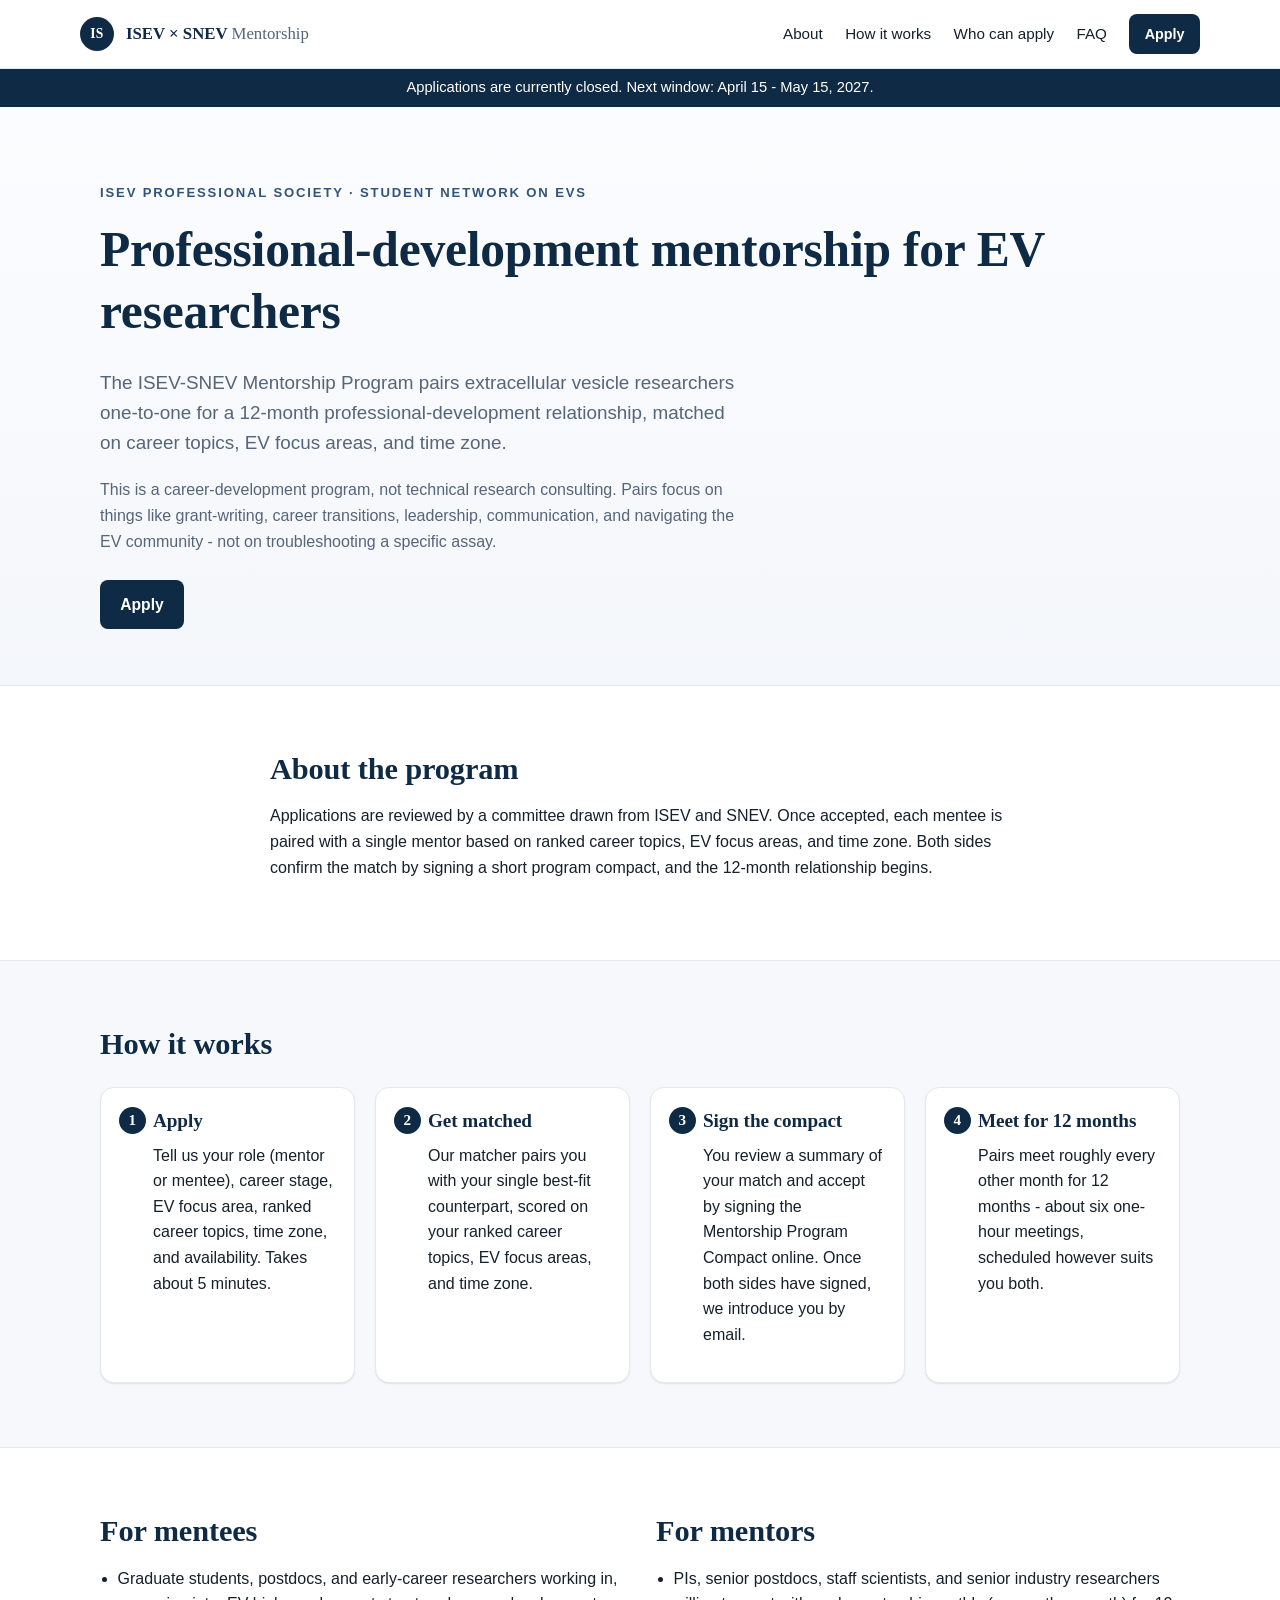
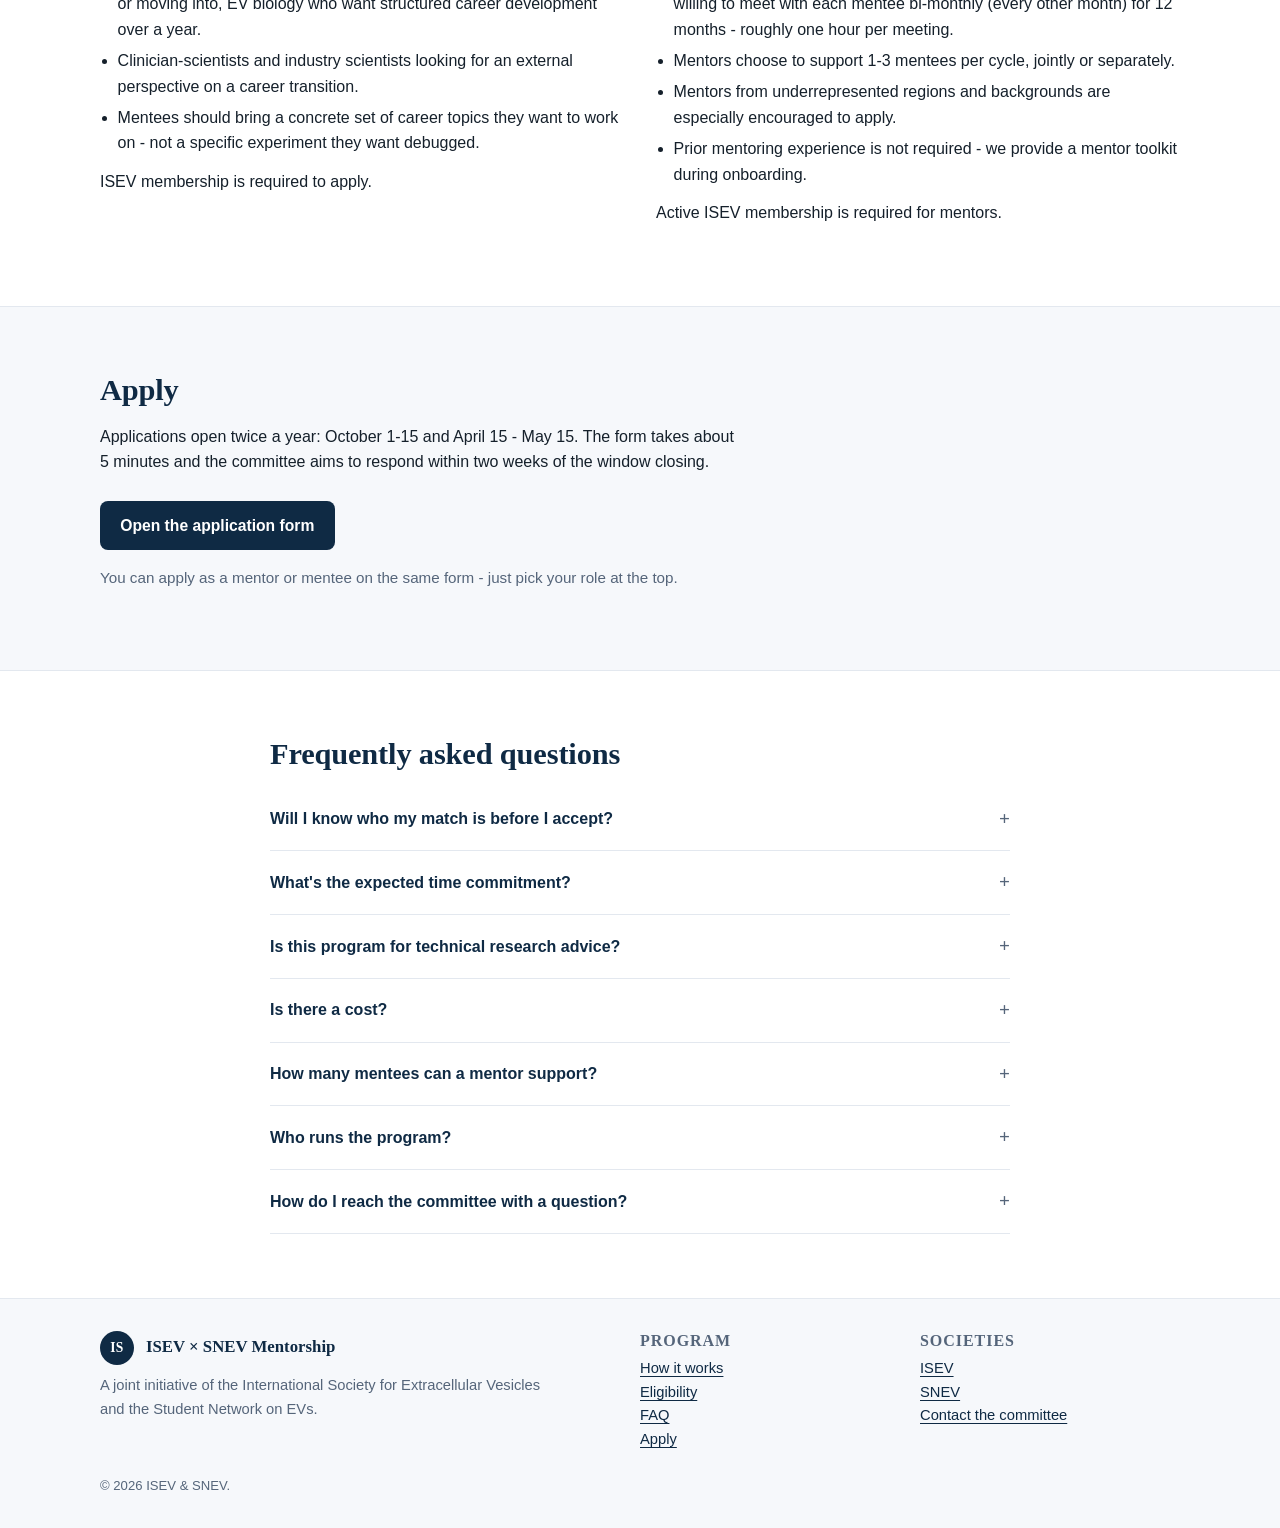
==== index.html @ 413b3bf9 "SNEV is 'Student Network on EVs'; drop the unwanted-match FAQ" ====
<!doctype html>
<html lang="en">
<head>
  <meta charset="utf-8" />
  <meta name="viewport" content="width=device-width, initial-scale=1" />
  <title>ISEV-SNEV Mentorship Program</title>
  <meta name="description" content="A mentorship program pairing extracellular vesicle researchers one-to-one for 12 months of professional development, run jointly by ISEV and the Student Network on EVs (SNEV)." />
  <link rel="icon" href="data:image/svg+xml;utf8,<svg xmlns='http://www.w3.org/2000/svg' viewBox='0 0 64 64'><circle cx='32' cy='32' r='30' fill='%230f2a44'/><text x='50%25' y='55%25' text-anchor='middle' font-family='Georgia' font-size='22' fill='white' font-weight='700'>IS</text></svg>" />
  <link rel="stylesheet" href="assets/styles.css" />
</head>
<body>

  <header class="site-header">
    <div class="container nav">
      <a class="brand" href="index.html">
        <span class="brand-mark">IS</span>
        <span>ISEV &times; SNEV <span style="color:var(--muted);font-weight:500">Mentorship</span></span>
      </a>
      <nav class="nav-links" aria-label="Primary">
        <a href="#about">About</a>
        <a href="#how">How it works</a>
        <a href="#eligibility">Who can apply</a>
        <a href="#faq">FAQ</a>
        <a href="apply.html" class="btn btn-primary">Apply</a>
      </nav>
    </div>
  </header>

  <div id="cycleBanner" style="background:#0f2a44;color:#fff;text-align:center;padding:0.45rem 1rem;font-size:0.92rem;" hidden></div>
  <script>
    (function () {
      var now = new Date(), y = now.getFullYear();
      function fmt(d) { return d.toLocaleDateString(undefined, { month: 'long', day: 'numeric' }); }
      // Application windows: April 15 - May 15 and October 1 - 15, yearly.
      var windows = [
        { start: new Date(y, 3, 15), end: new Date(y, 4, 15, 23, 59, 59) },
        { start: new Date(y, 9, 1), end: new Date(y, 9, 15, 23, 59, 59) }
      ];
      var open = null, next = null;
      for (var i = 0; i < windows.length; i++) {
        if (now >= windows[i].start && now <= windows[i].end) { open = windows[i]; break; }
        if (now < windows[i].start && !next) next = windows[i];
      }
      if (!open && !next) next = { start: new Date(y + 1, 3, 15), end: new Date(y + 1, 4, 15) };
      var el = document.getElementById('cycleBanner');
      el.hidden = false;
      el.textContent = open
        ? 'Applications are open - this window closes ' + fmt(open.end) + '.'
        : 'Applications are currently closed. Next window: ' + fmt(next.start) + ' - ' + fmt(next.end) +
          (next.start.getFullYear() > y ? ', ' + next.start.getFullYear() : '') + '.';
    })();
  </script>

  <main>

    <!-- HERO -->
    <section class="hero" id="top">
      <div class="container">
        <span class="eyebrow">ISEV Professional Society &middot; Student Network on EVs</span>
        <h1>Professional-development mentorship for EV researchers</h1>
        <p class="lede">
          The ISEV-SNEV Mentorship Program pairs extracellular vesicle researchers
          one-to-one for a 12-month professional-development relationship,
          matched on career topics, EV focus areas, and time zone.
        </p>
        <p class="lede" style="font-size:1rem;color:var(--muted);max-width:640px;">
          This is a career-development program, not technical research consulting.
          Pairs focus on things like grant-writing, career transitions,
          leadership, communication, and navigating the EV community -
          not on troubleshooting a specific assay.
        </p>
        <div class="hero-cta">
          <a href="apply.html" class="btn btn-primary">Apply</a>
        </div>
      </div>
    </section>

    <!-- ABOUT -->
    <section id="about">
      <div class="container" style="max-width:780px;">
        <h2>About the program</h2>
        <p>
          Applications are reviewed by a committee drawn from ISEV and SNEV.
          Once accepted, each mentee is paired with a single mentor based on
          ranked career topics, EV focus areas, and time zone. Both sides
          confirm the match by signing a short program compact, and the
          12-month relationship begins.
        </p>
      </div>
    </section>

    <!-- HOW IT WORKS -->
    <section id="how" class="section-soft">
      <div class="container">
        <h2>How it works</h2>
        <div class="grid steps" style="margin-top:1.5rem;">
          <div class="card">
            <h3>Apply</h3>
            <p>Tell us your role (mentor or mentee), career stage, EV focus area, ranked career topics, time zone, and availability. Takes about 5 minutes.</p>
          </div>
          <div class="card">
            <h3>Get matched</h3>
            <p>Our matcher pairs you with your single best-fit counterpart, scored on your ranked career topics, EV focus areas, and time zone.</p>
          </div>
          <div class="card">
            <h3>Sign the compact</h3>
            <p>You review a summary of your match and accept by signing the Mentorship Program Compact online. Once both sides have signed, we introduce you by email.</p>
          </div>
          <div class="card">
            <h3>Meet for 12 months</h3>
            <p>Pairs meet roughly every other month for 12 months - about six one-hour meetings, scheduled however suits you both.</p>
          </div>
        </div>
      </div>
    </section>

    <!-- ELIGIBILITY -->
    <section id="eligibility">
      <div class="container split">
        <div>
          <h2>For mentees</h2>
          <ul class="clean-list">
            <li>Graduate students, postdocs, and early-career researchers working in, or moving into, EV biology who want structured career development over a year.</li>
            <li>Clinician-scientists and industry scientists looking for an external perspective on a career transition.</li>
            <li>Mentees should bring a concrete set of career topics they want to work on - not a specific experiment they want debugged.</li>
          </ul>
          <p class="card-meta">ISEV membership is required to apply.</p>
        </div>
        <div>
          <h2>For mentors</h2>
          <ul class="clean-list">
            <li>PIs, senior postdocs, staff scientists, and senior industry researchers willing to meet with each mentee bi-monthly (every other month) for 12 months - roughly one hour per meeting.</li>
            <li>Mentors choose to support 1-3 mentees per cycle, jointly or separately.</li>
            <li>Mentors from underrepresented regions and backgrounds are especially encouraged to apply.</li>
            <li>Prior mentoring experience is not required - we provide a mentor toolkit during onboarding.</li>
          </ul>
          <p class="card-meta">Active ISEV membership is required for mentors.</p>
        </div>
      </div>
    </section>

    <!-- APPLY -->
    <section id="apply" class="section-soft">
      <div class="container">
        <h2>Apply</h2>
        <p style="max-width:640px;">
          Applications open twice a year: October 1-15 and April 15 - May 15.
          The form takes about 5 minutes and the committee aims to respond
          within two weeks of the window closing.
        </p>
        <div class="hero-cta">
          <a href="apply.html" class="btn btn-primary">Open the application form</a>
        </div>
        <p style="color:var(--muted);max-width:640px;margin-top:1rem;font-size:0.95rem;">
          You can apply as a mentor or mentee on the same form - just pick your role at the top.
        </p>
      </div>
    </section>

    <!-- FAQ -->
    <section id="faq">
      <div class="container" style="max-width:780px;">
        <h2>Frequently asked questions</h2>

        <details class="faq">
          <summary>Will I know who my match is before I accept?</summary>
          <div class="faq-body">
            Not by name. You see their career stage, topics, focus areas, and time zone; names are shared once both sides sign.
          </div>
        </details>
        <details class="faq">
          <summary>What's the expected time commitment?</summary>
          <div class="faq-body">
            About six one-hour meetings over 12 months (every other month).
          </div>
        </details>
        <details class="faq">
          <summary>Is this program for technical research advice?</summary>
          <div class="faq-body">
            No - it's career development (grants, transitions, leadership, networking), not research consulting.
          </div>
        </details>
        <details class="faq">
          <summary>Is there a cost?</summary>
          <div class="faq-body">
            No, it's free.
          </div>
        </details>
        <details class="faq">
          <summary>How many mentees can a mentor support?</summary>
          <div class="faq-body">
            Mentors choose 1, 2, or 3 mentees per cycle when they apply.
          </div>
        </details>
        <details class="faq">
          <summary>Who runs the program?</summary>
          <div class="faq-body">
            ISEV and SNEV jointly, through a volunteer matching committee.
          </div>
        </details>
        <details class="faq">
          <summary>How do I reach the committee with a question?</summary>
          <div class="faq-body">
            Email <a href="mailto:isevmentorship@gmail.com">isevmentorship@gmail.com</a>.
          </div>
        </details>
      </div>
    </section>

  </main>

  <!-- FOOTER -->
  <footer class="site-footer">
    <div class="container footer-grid">
      <div>
        <div class="brand" style="margin-bottom:0.6rem;">
          <span class="brand-mark">IS</span>
          <span>ISEV &times; SNEV Mentorship</span>
        </div>
        <p style="margin:0;max-width:460px;">
          A joint initiative of the International Society for Extracellular Vesicles
          and the Student Network on EVs.
        </p>
      </div>
      <div>
        <h4 style="margin-bottom:0.4rem;">Program</h4>
        <p style="margin:0;"><a href="#how">How it works</a></p>
        <p style="margin:0;"><a href="#eligibility">Eligibility</a></p>
        <p style="margin:0;"><a href="#faq">FAQ</a></p>
        <p style="margin:0;"><a href="apply.html">Apply</a></p>
      </div>
      <div>
        <h4 style="margin-bottom:0.4rem;">Societies</h4>
        <p style="margin:0;"><a href="https://www.isev.org" target="_blank" rel="noopener">ISEV</a></p>
        <p style="margin:0;"><a href="#" target="_blank" rel="noopener">SNEV</a></p>
        <p style="margin:0;"><a href="mailto:isevmentorship@gmail.com">Contact the committee</a></p>
      </div>
    </div>
    <div class="container" style="margin-top:1.5rem;font-size:0.82rem;">
      &copy; <span id="year"></span> ISEV &amp; SNEV.
    </div>
  </footer>

  <script>
    document.getElementById('year').textContent = new Date().getFullYear();
  </script>
</body>
</html>
---- assets/styles.css ----
/* ============================================
   ISEV-SNEV Mentorship Program
   Clean academic default stylesheet
   ============================================ */

:root {
  --navy: #0f2a44;
  --navy-700: #1b3a5b;
  --navy-500: #30547a;
  --ink: #15202b;
  --muted: #55657a;
  --line: #e3e8ef;
  --bg: #ffffff;
  --bg-soft: #f6f8fb;
  --bg-tint: #eef2f7;
  --accent: #b08a3e;         /* muted academic gold */
  --accent-soft: #f4ecd8;
  --success: #1f7a4d;
  --success-soft: #e6f4ec;
  --danger: #a3341f;
  --radius: 8px;
  --radius-lg: 14px;
  --shadow-sm: 0 1px 2px rgba(15,42,68,0.06), 0 1px 1px rgba(15,42,68,0.04);
  --shadow-md: 0 6px 18px rgba(15,42,68,0.08), 0 2px 6px rgba(15,42,68,0.05);
  --maxw: 1120px;
  --font-serif: "Georgia", "Iowan Old Style", "Palatino Linotype", Palatino, serif;
  --font-sans: -apple-system, BlinkMacSystemFont, "Segoe UI", Roboto, "Helvetica Neue", Arial, "Inter", sans-serif;
}

* { box-sizing: border-box; }

html, body {
  margin: 0;
  padding: 0;
  font-family: var(--font-sans);
  color: var(--ink);
  background: var(--bg);
  line-height: 1.6;
  -webkit-font-smoothing: antialiased;
  text-rendering: optimizeLegibility;
}

a { color: var(--navy); text-decoration: underline; text-underline-offset: 3px; text-decoration-thickness: 1px; }
a:hover { color: var(--navy-700); }

h1, h2, h3, h4 {
  font-family: var(--font-serif);
  color: var(--navy);
  line-height: 1.25;
  margin: 0 0 0.5em 0;
  letter-spacing: -0.005em;
}

h1 { font-size: clamp(2rem, 3.2vw + 1rem, 3.1rem); font-weight: 700; }
h2 { font-size: clamp(1.4rem, 1.4vw + 1rem, 1.9rem); font-weight: 700; }
h3 { font-size: 1.2rem; font-weight: 600; }
h4 { font-size: 1rem; font-weight: 700; text-transform: uppercase; letter-spacing: 0.06em; color: var(--muted); }

p { margin: 0 0 1em 0; }

/* ----- Layout ----- */
.container {
  max-width: var(--maxw);
  margin: 0 auto;
  padding: 0 1.25rem;
}

section { padding: 4rem 0; border-top: 1px solid var(--line); }
section:first-of-type { border-top: none; }
.section-soft { background: var(--bg-soft); }

/* ----- Header / Nav ----- */
.site-header {
  position: sticky; top: 0; z-index: 10;
  background: rgba(255,255,255,0.92);
  backdrop-filter: saturate(160%) blur(8px);
  border-bottom: 1px solid var(--line);
}
.nav {
  display: flex; align-items: center; justify-content: space-between;
  padding: 0.9rem 0;
}
.brand {
  display: flex; align-items: center; gap: 0.75rem;
  font-family: var(--font-serif); font-weight: 700; color: var(--navy);
  font-size: 1.05rem; text-decoration: none;
}
.brand-mark {
  width: 34px; height: 34px; border-radius: 50%;
  background: var(--navy); color: #fff;
  display: grid; place-items: center;
  font-family: var(--font-serif); font-weight: 700; font-size: 0.85rem;
  letter-spacing: 0.02em;
}
.nav-links { display: flex; gap: 1.4rem; align-items: center; }
.nav-links a:not(.btn) {
  text-decoration: none;
  color: var(--ink);
  font-size: 0.95rem;
  font-weight: 500;
}
.nav-links a:not(.btn):hover { color: var(--navy); }
.nav-links .btn { padding: 0.45rem 0.9rem; font-size: 0.9rem; }

@media (max-width: 720px) {
  .nav-links a:not(.btn) { display: none; }
}

/* ----- Hero ----- */
.hero {
  padding: 4.5rem 0 3.5rem;
  background: linear-gradient(180deg, #fbfcfe 0%, #f4f7fb 100%);
  border-top: none;
}
.eyebrow {
  display: inline-block;
  font-size: 0.82rem; font-weight: 600;
  color: var(--navy-500);
  text-transform: uppercase; letter-spacing: 0.14em;
  margin-bottom: 1rem;
}
.hero p.lede {
  font-size: 1.18rem;
  color: var(--muted);
  max-width: 640px;
}
.hero-cta { margin-top: 1.6rem; display: flex; gap: 0.75rem; flex-wrap: wrap; }

/* ----- Buttons ----- */
.btn {
  display: inline-block;
  padding: 0.7rem 1.2rem;
  border-radius: var(--radius);
  font-weight: 600;
  font-size: 0.98rem;
  text-decoration: none;
  cursor: pointer;
  border: 1px solid transparent;
  transition: transform 0.05s ease, background 0.15s ease, border-color 0.15s ease;
}
.btn:active { transform: translateY(1px); }
.btn-primary { background: var(--navy); color: #fff; }
.btn-primary:hover { background: var(--navy-700); color: #fff; }
.btn-ghost { background: transparent; color: var(--navy); border-color: var(--line); }
.btn-ghost:hover { background: var(--bg-tint); }
.btn-accent { background: var(--accent); color: #fff; }
.btn-accent:hover { background: #8f6f2e; color: #fff; }
.btn[disabled], .btn.is-disabled {
  opacity: 0.55; pointer-events: none;
}

/* ----- Cards / Grids ----- */
.grid {
  display: grid; gap: 1.25rem;
  grid-template-columns: repeat(auto-fit, minmax(240px, 1fr));
}
.card {
  background: #fff;
  border: 1px solid var(--line);
  border-radius: var(--radius-lg);
  padding: 1.3rem 1.3rem 1.2rem;
  box-shadow: var(--shadow-sm);
}
.card h3 { margin-top: 0; }
.card .card-meta { font-size: 0.85rem; color: var(--muted); }

/* Steps */
.steps { counter-reset: step; }
.steps .card {
  position: relative; padding-left: 3.25rem;
}
.steps .card::before {
  counter-increment: step;
  content: counter(step);
  position: absolute;
  left: 1.1rem; top: 1.15rem;
  width: 1.7rem; height: 1.7rem;
  border-radius: 50%;
  background: var(--navy); color: #fff;
  display: grid; place-items: center;
  font-family: var(--font-serif); font-weight: 700;
  font-size: 0.95rem;
}

/* Two-column split */
.split {
  display: grid; gap: 2rem;
  grid-template-columns: 1fr;
}
@media (min-width: 820px) {
  .split { grid-template-columns: 1fr 1fr; }
}

/* ----- Lists ----- */
.clean-list { padding-left: 1.1rem; margin: 0.2rem 0 0.8rem; }
.clean-list li { margin-bottom: 0.35rem; }

/* ----- FAQ ----- */
details.faq {
  border-bottom: 1px solid var(--line);
  padding: 1rem 0;
}
details.faq summary {
  cursor: pointer;
  font-weight: 600;
  color: var(--navy);
  list-style: none;
  display: flex; align-items: center; justify-content: space-between;
}
details.faq summary::after {
  content: "+"; font-family: var(--font-serif); font-size: 1.2rem; color: var(--muted);
}
details.faq[open] summary::after { content: "-"; }
details.faq .faq-body { padding-top: 0.5rem; color: var(--ink); }

/* ----- Footer ----- */
.site-footer {
  border-top: 1px solid var(--line);
  background: var(--bg-soft);
  color: var(--muted);
  padding: 2rem 0;
  font-size: 0.92rem;
}
.site-footer .footer-grid {
  display: grid; gap: 1.25rem;
  grid-template-columns: 1fr;
}
@media (min-width: 720px) {
  .site-footer .footer-grid { grid-template-columns: 2fr 1fr 1fr; }
}
.site-footer a { color: var(--navy); }

/* ============================================
   Prototype-specific styles
   ============================================ */
.proto-banner {
  background: var(--accent-soft);
  border-bottom: 1px solid #e8d9a9;
  color: #6a4e17;
  font-size: 0.9rem;
  padding: 0.6rem 0;
  text-align: center;
}
.proto-banner strong { color: #4e3810; }

.stepper {
  display: flex; gap: 0; align-items: center;
  flex-wrap: wrap;
  margin: 0 0 2rem;
  font-size: 0.88rem;
}
.stepper .step {
  display: flex; align-items: center; gap: 0.5rem;
  color: var(--muted);
  padding: 0.3rem 0.2rem;
}
.stepper .step .dot {
  width: 1.4rem; height: 1.4rem; border-radius: 50%;
  background: var(--bg-tint); color: var(--muted);
  display: grid; place-items: center;
  font-weight: 700; font-size: 0.8rem;
  border: 1px solid var(--line);
}
.stepper .step.active { color: var(--navy); font-weight: 600; }
.stepper .step.active .dot { background: var(--navy); color: #fff; border-color: var(--navy); }
.stepper .step.done .dot { background: var(--success); color: #fff; border-color: var(--success); }
.stepper .sep {
  width: 1.5rem; height: 1px; background: var(--line); margin: 0 0.35rem;
}

.panel {
  background: #fff;
  border: 1px solid var(--line);
  border-radius: var(--radius-lg);
  padding: 2rem;
  box-shadow: var(--shadow-md);
}

.choice-row {
  display: grid; gap: 1rem;
  grid-template-columns: 1fr;
  margin-top: 1.2rem;
}
@media (min-width: 700px) {
  .choice-row { grid-template-columns: 1fr 1fr; }
}
.choice {
  display: block;
  background: #fff;
  border: 1px solid var(--line);
  border-radius: var(--radius-lg);
  padding: 1.4rem;
  cursor: pointer;
  text-decoration: none;
  color: inherit;
  transition: border-color 0.15s ease, box-shadow 0.15s ease, transform 0.05s ease;
}
.choice:hover { border-color: var(--navy-500); box-shadow: var(--shadow-sm); }
.choice.selected { border-color: var(--navy); box-shadow: 0 0 0 3px rgba(15,42,68,0.08); }
.choice h3 { margin: 0 0 0.3rem; }
.choice p { margin: 0; color: var(--muted); font-size: 0.95rem; }

.match-grid {
  display: grid; gap: 1.1rem;
  grid-template-columns: repeat(auto-fit, minmax(280px, 1fr));
  margin-top: 1.5rem;
}
.match-card {
  background: #fff;
  border: 1px solid var(--line);
  border-radius: var(--radius-lg);
  padding: 1.3rem;
  display: flex; flex-direction: column;
  box-shadow: var(--shadow-sm);
  position: relative;
}
.match-card .avatar {
  width: 64px; height: 64px; border-radius: 50%;
  background: var(--bg-tint);
  color: var(--navy);
  display: grid; place-items: center;
  font-family: var(--font-serif); font-weight: 700; font-size: 1.4rem;
  margin-bottom: 0.8rem;
  border: 1px solid var(--line);
}
.match-card .code {
  font-family: ui-monospace, SFMono-Regular, Menlo, Consolas, monospace;
  font-size: 0.85rem; color: var(--muted);
  letter-spacing: 0.06em;
}
.match-card .score {
  position: absolute; top: 1rem; right: 1rem;
  font-size: 0.78rem; font-weight: 700;
  color: var(--success);
  background: var(--success-soft);
  padding: 0.2rem 0.55rem; border-radius: 999px;
}
.match-card dl {
  margin: 0.6rem 0 1rem; padding: 0;
  display: grid; grid-template-columns: auto 1fr; gap: 0.3rem 0.8rem;
  font-size: 0.92rem;
}
.match-card dt { color: var(--muted); }
.match-card dd { margin: 0; color: var(--ink); }
.match-card .tags { display: flex; flex-wrap: wrap; gap: 0.3rem; margin-bottom: 1rem; }
.match-card .tag {
  background: var(--bg-tint);
  color: var(--navy-700);
  font-size: 0.78rem;
  padding: 0.2rem 0.55rem;
  border-radius: 999px;
  border: 1px solid var(--line);
}
.match-card .actions {
  margin-top: auto;
  display: flex; gap: 0.5rem;
}
.match-card.selected {
  border-color: var(--navy);
  box-shadow: 0 0 0 3px rgba(15,42,68,0.08);
}
.match-card .select-label {
  display: inline-flex; align-items: center; gap: 0.4rem;
  font-size: 0.9rem; color: var(--muted);
}

.status-pill {
  display: inline-flex; align-items: center; gap: 0.4rem;
  font-size: 0.82rem; font-weight: 600;
  padding: 0.3rem 0.7rem; border-radius: 999px;
  background: var(--bg-tint); color: var(--navy-700);
  border: 1px solid var(--line);
}
.status-pill.green { background: var(--success-soft); color: var(--success); border-color: #c6e5d3; }
.status-pill.gold { background: var(--accent-soft); color: #6a4e17; border-color: #e8d9a9; }

.reveal-card {
  margin: 1.5rem 0;
  background: linear-gradient(180deg, #fff 0%, #fbfaf3 100%);
  border: 1px solid #e8d9a9;
  border-radius: var(--radius-lg);
  padding: 1.8rem;
  box-shadow: var(--shadow-md);
}
.reveal-card .avatar { width: 72px; height: 72px; font-size: 1.6rem; }

.nav-proto {
  display: flex; gap: 0.75rem; margin-top: 1.5rem; flex-wrap: wrap;
}

.callout {
  background: var(--bg-soft);
  border-left: 3px solid var(--navy-500);
  padding: 1rem 1.2rem;
  border-radius: 0 var(--radius) var(--radius) 0;
  color: var(--ink);
  margin: 1rem 0;
  font-size: 0.95rem;
}
.callout strong { color: var(--navy); }

/* ============================================
   Application form
   ============================================ */
.apply-form {
  margin-top: 2rem;
  display: flex;
  flex-direction: column;
  gap: 1.4rem;
}

.form-section {
  border: 1px solid var(--line);
  border-radius: var(--radius-lg);
  padding: 1.3rem 1.4rem 1.5rem;
  background: #fff;
  box-shadow: var(--shadow-sm);
}
.form-section legend {
  padding: 0 0.4rem;
  margin-left: -0.4rem;
  font-family: var(--font-serif);
  font-weight: 700;
  color: var(--navy);
  font-size: 1.1rem;
}
.form-section .field-help {
  display: block;
  color: var(--muted);
  font-size: 0.86rem;
  margin: 0.25rem 0 0.75rem;
}

.grid-form {
  display: grid;
  gap: 1rem 1.2rem;
  grid-template-columns: 1fr;
  margin-top: 0.6rem;
}
@media (min-width: 640px) {
  .grid-form { grid-template-columns: 1fr 1fr; }
  .grid-form .full { grid-column: 1 / -1; }
}

.apply-form label {
  display: flex;
  flex-direction: column;
  gap: 0.35rem;
  font-size: 0.95rem;
  font-weight: 500;
  color: var(--ink);
}

.apply-form input[type="text"],
.apply-form input[type="email"],
.apply-form select,
.apply-form textarea {
  font: inherit;
  color: var(--ink);
  background: #fff;
  padding: 0.6rem 0.75rem;
  border: 1px solid var(--line);
  border-radius: var(--radius);
  transition: border-color 0.15s ease, box-shadow 0.15s ease;
  font-weight: 400;
  width: 100%;
}
.apply-form textarea { resize: vertical; min-height: 5rem; }
.apply-form input:focus,
.apply-form select:focus,
.apply-form textarea:focus {
  outline: none;
  border-color: var(--navy-500);
  box-shadow: 0 0 0 3px rgba(15,42,68,0.08);
}
.apply-form input:invalid:not(:placeholder-shown),
.apply-form textarea:invalid:not(:placeholder-shown) {
  border-color: #c79288;
}

.apply-form .req { color: var(--accent); margin-left: 0.1rem; }

/* Role choice cards (radio-styled) */
.role-row {
  display: grid; gap: 0.9rem;
  grid-template-columns: 1fr;
  margin-top: 0.5rem;
}
@media (min-width: 700px) { .role-row { grid-template-columns: 1fr 1fr; } }

.role-choice {
  display: flex; align-items: flex-start; gap: 0.8rem;
  padding: 1rem 1.1rem;
  border: 1px solid var(--line);
  border-radius: var(--radius-lg);
  cursor: pointer;
  background: #fff;
  transition: border-color 0.15s ease, box-shadow 0.15s ease;
  font-weight: 500;
}
.role-choice:hover { border-color: var(--navy-500); }
.role-choice input[type="radio"] {
  margin-top: 0.25rem;
  accent-color: var(--navy);
  width: auto;
}
.role-choice strong {
  display: block;
  color: var(--navy);
  font-family: var(--font-serif);
  font-weight: 700;
  margin-bottom: 0.15rem;
}
.role-choice span {
  display: block;
  font-weight: 400;
  color: var(--muted);
  font-size: 0.93rem;
}
.role-choice.selected {
  border-color: var(--navy);
  box-shadow: 0 0 0 3px rgba(15,42,68,0.08);
}

.check-row {
  display: flex;
  align-items: flex-start;
  gap: 0.6rem;
  padding: 0.55rem 0;
  font-weight: 400;
  font-size: 0.95rem;
}
.check-row input[type="checkbox"] {
  margin-top: 0.25rem;
  accent-color: var(--navy);
}

.form-actions {
  display: flex;
  gap: 0.75rem;
  flex-wrap: wrap;
  padding-top: 0.5rem;
}

.form-status {
  margin: 0.4rem 0 0;
  font-size: 0.93rem;
  min-height: 1.2em;
}
.form-status.error { color: var(--danger); }
.form-status.success { color: var(--success); }

/* Honeypot: visually hidden but not display:none (bots skip that) */
.hp-field {
  position: absolute;
  left: -9999px;
  width: 1px; height: 1px;
  overflow: hidden;
}

/* Small button variant, for inline mail-the-committee links */
.btn.btn-small {
  padding: 0.35rem 0.8rem;
  font-size: 0.85rem;
  line-height: 1.3;
}

/* Two-tier career-topics picker */
.topics-subsection {
  margin-top: 1.1rem;
  border-left: 3px solid var(--navy);
  padding-left: 0.9rem;
}
.topics-subsection:first-child { margin-top: 0.6rem; }
.topics-subsection#topicsSecondary { border-left-color: var(--accent); }
.topic-tier-label {
  font-family: var(--font-serif);
  font-size: 1.05rem;
  margin: 0 0 0.15rem;
  color: var(--navy);
}

/* Ranked career topics picker */
.topics-grid {
  display: flex;
  flex-direction: column;
  gap: 0.35rem;
  margin-top: 0.5rem;
  border: 1px solid var(--line);
  border-radius: var(--radius);
  padding: 0.5rem 0.75rem;
  background: var(--bg-soft);
}
.topic-row {
  display: grid;
  grid-template-columns: 1fr 5.5rem;
  align-items: center;
  gap: 0.75rem;
  padding: 0.35rem 0.25rem;
  border-bottom: 1px solid var(--line);
}
.topic-row:last-child { border-bottom: none; }
.topic-check {
  display: flex;
  align-items: center;
  gap: 0.55rem;
  cursor: pointer;
  font-size: 0.95rem;
  line-height: 1.3;
}
.topic-check input[type="checkbox"] {
  width: 1rem;
  height: 1rem;
  flex-shrink: 0;
  accent-color: var(--navy);
}
.topic-rank {
  padding: 0.3rem 0.4rem;
  font-size: 0.9rem;
  border: 1px solid var(--line);
  border-radius: 6px;
  background: white;
}
.topic-rank:disabled {
  background: var(--bg-tint);
  color: var(--muted);
}
#topicsCount { margin: 0.4rem 0 0; font-size: 0.88rem; color: var(--muted); }
#topicsCount.error { color: var(--danger); font-weight: 600; }

@media (max-width: 520px) {
  .topic-row { grid-template-columns: 1fr 4.25rem; }
}
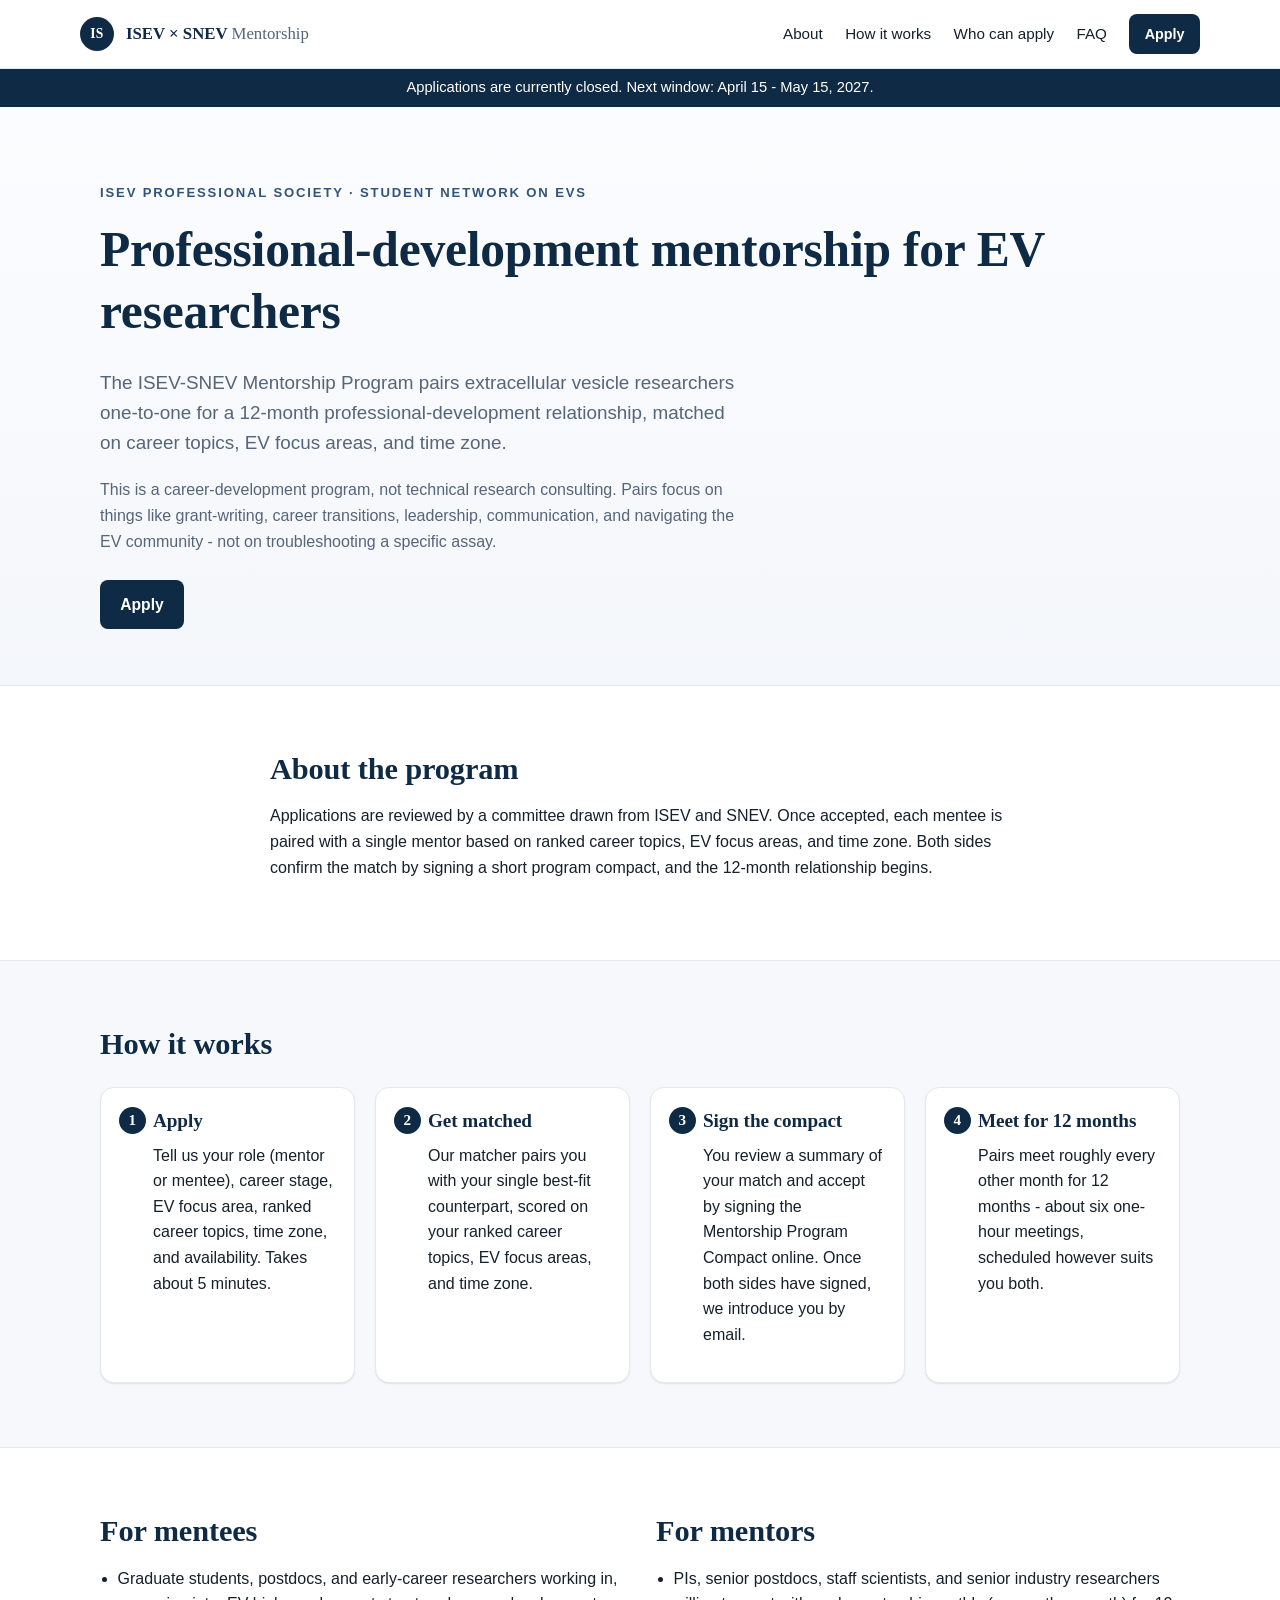
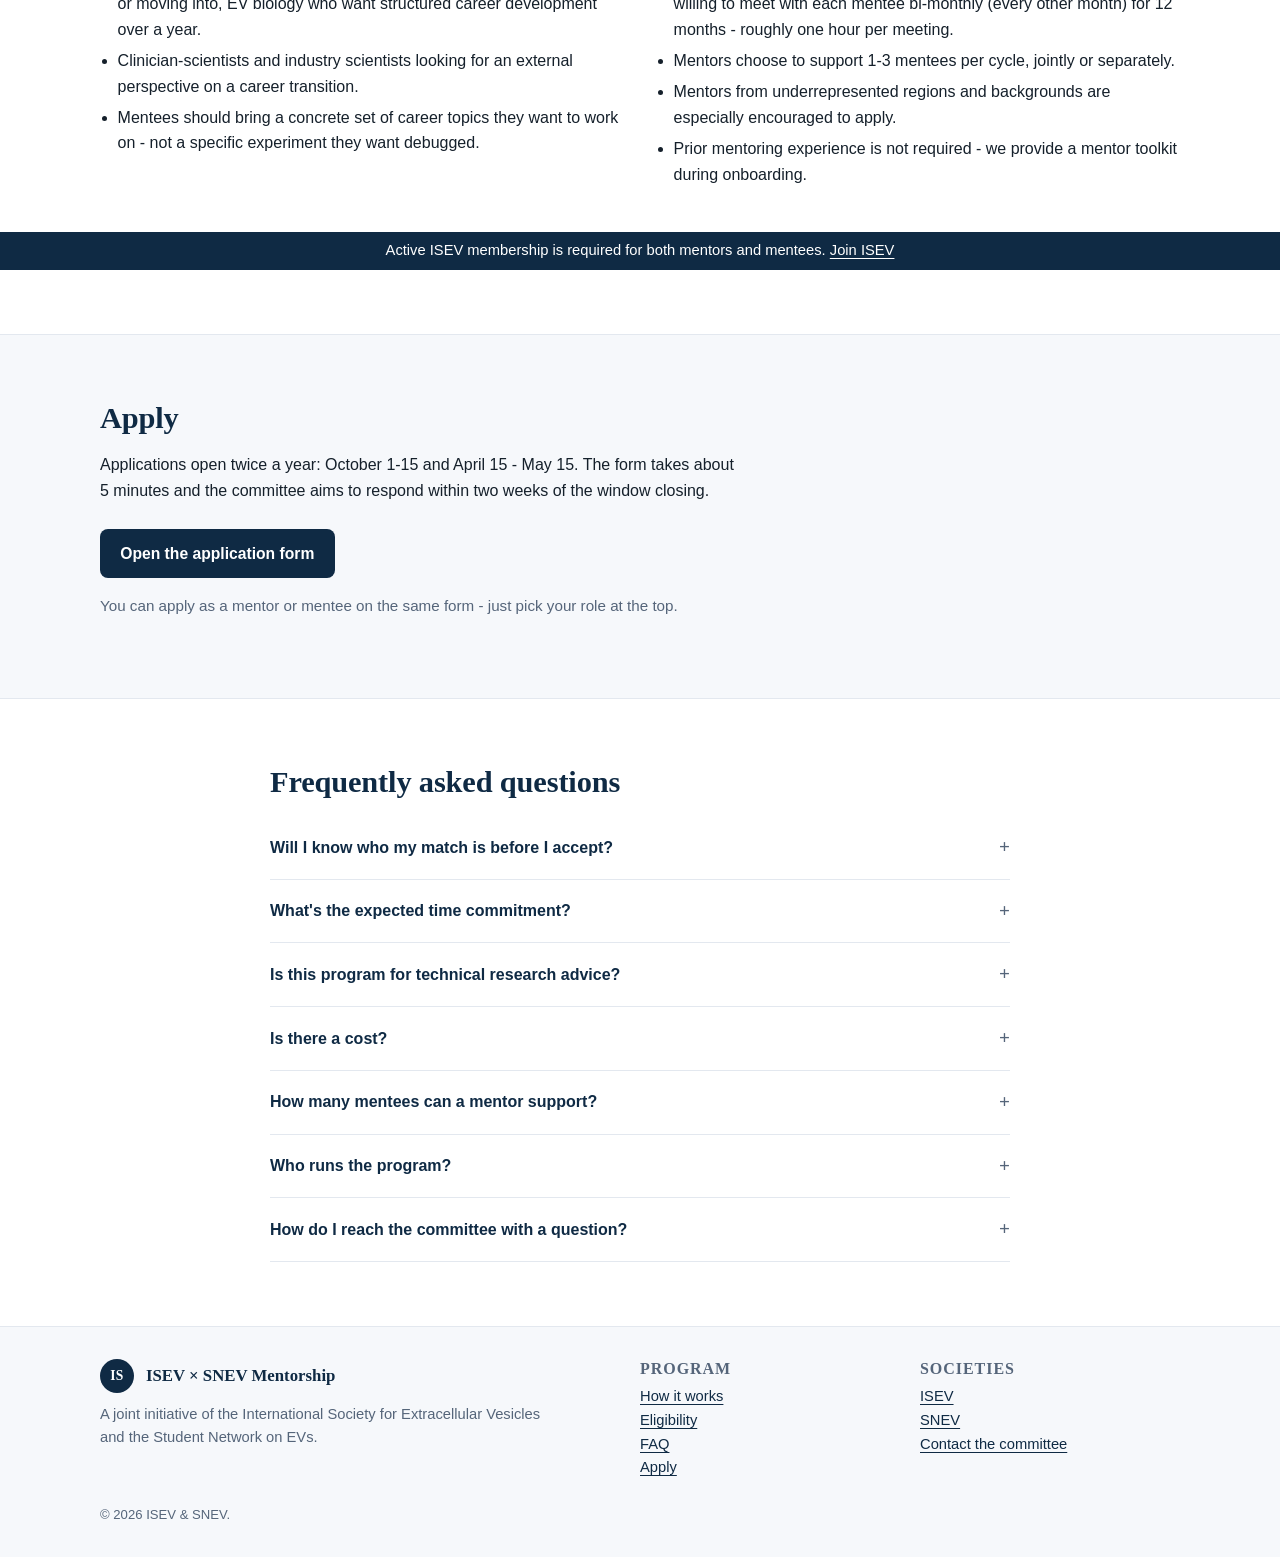
==== commit 0802b311: "replace per-column membership lines with one ISEV-required banner under eligibility" ====
--- a/index.html
+++ b/index.html
@@ -124,7 +124,6 @@
             <li>Clinician-scientists and industry scientists looking for an external perspective on a career transition.</li>
             <li>Mentees should bring a concrete set of career topics they want to work on - not a specific experiment they want debugged.</li>
           </ul>
-          <p class="card-meta">ISEV membership is required to apply.</p>
         </div>
         <div>
           <h2>For mentors</h2>
@@ -134,8 +133,11 @@
             <li>Mentors from underrepresented regions and backgrounds are especially encouraged to apply.</li>
             <li>Prior mentoring experience is not required - we provide a mentor toolkit during onboarding.</li>
           </ul>
-          <p class="card-meta">Active ISEV membership is required for mentors.</p>
-        </div>
+        </div>
+      </div>
+      <div style="background:#0f2a44;color:#fff;text-align:center;padding:0.45rem 1rem;font-size:0.92rem;margin-top:2rem;">
+        Active ISEV membership is required for both mentors and mentees.
+        <a href="https://www.isev.org" target="_blank" rel="noopener" style="color:#fff;text-decoration:underline;">Join ISEV</a>
       </div>
     </section>
 
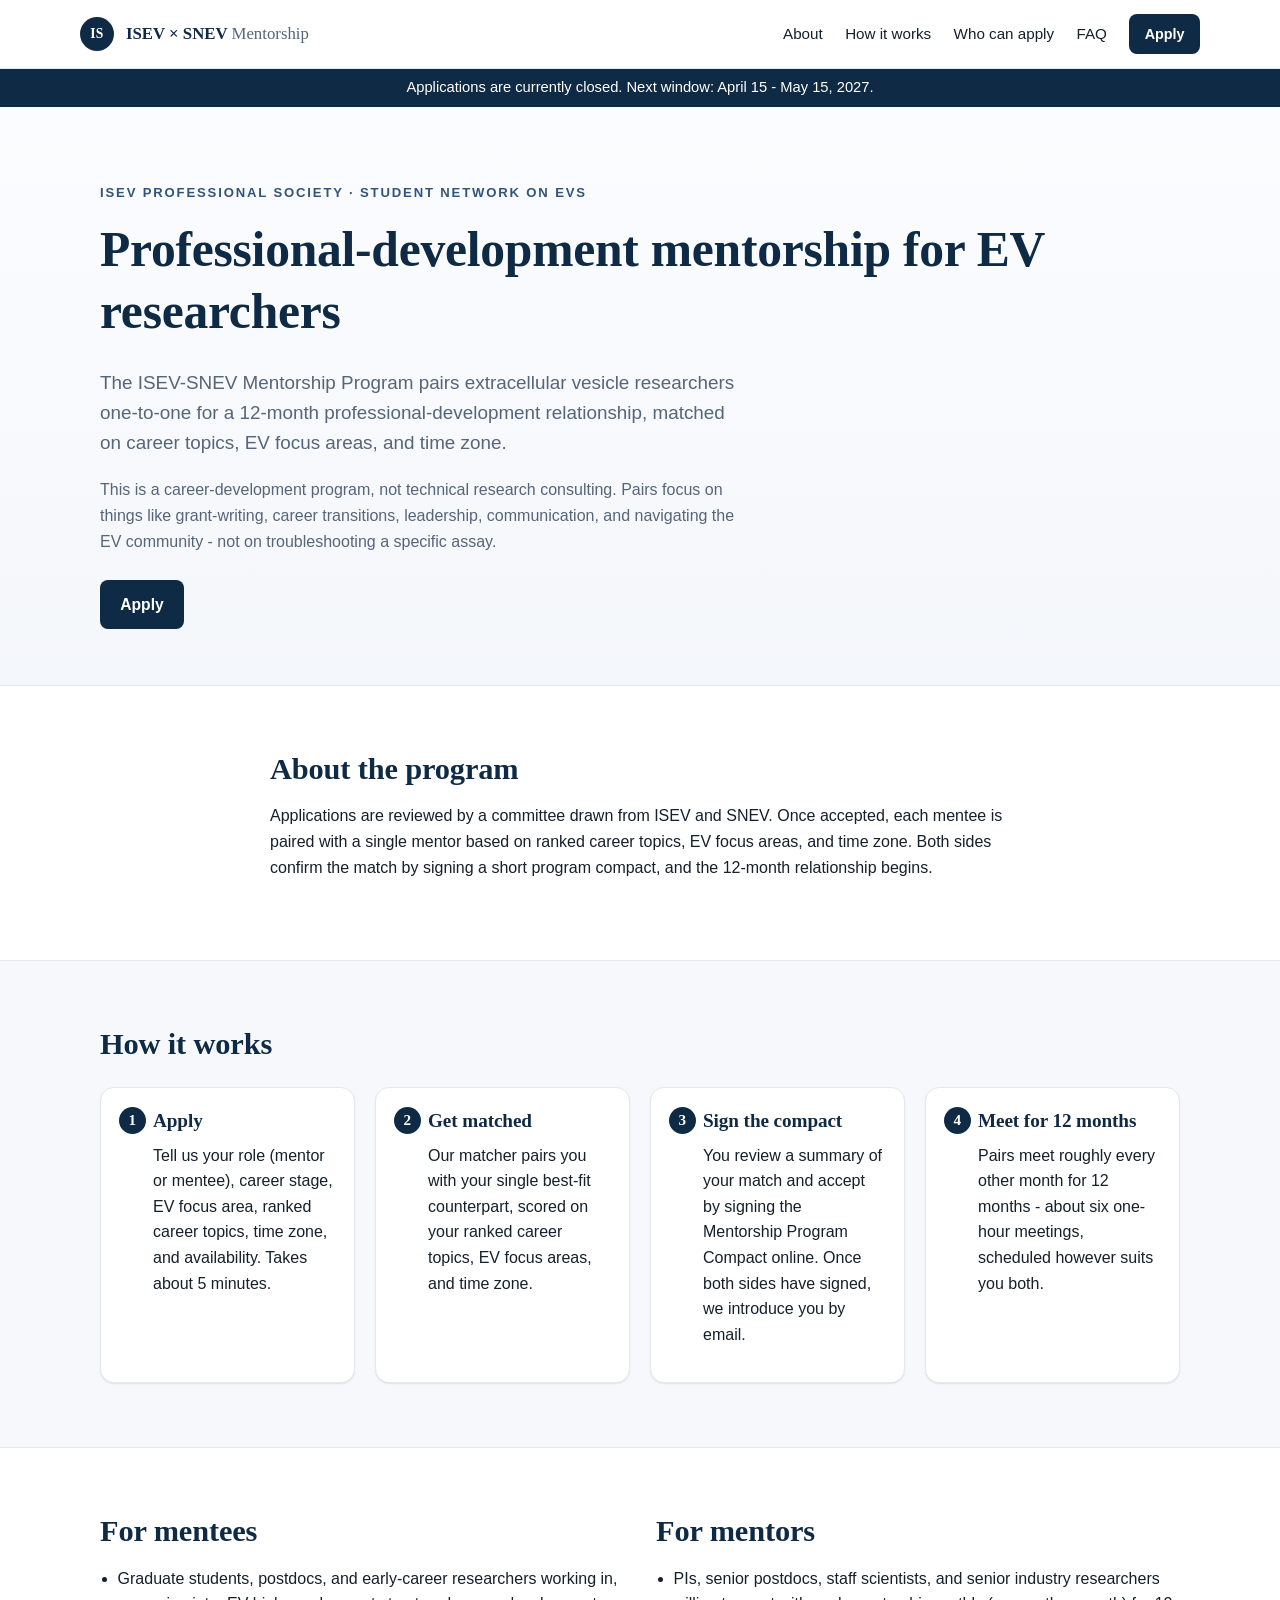
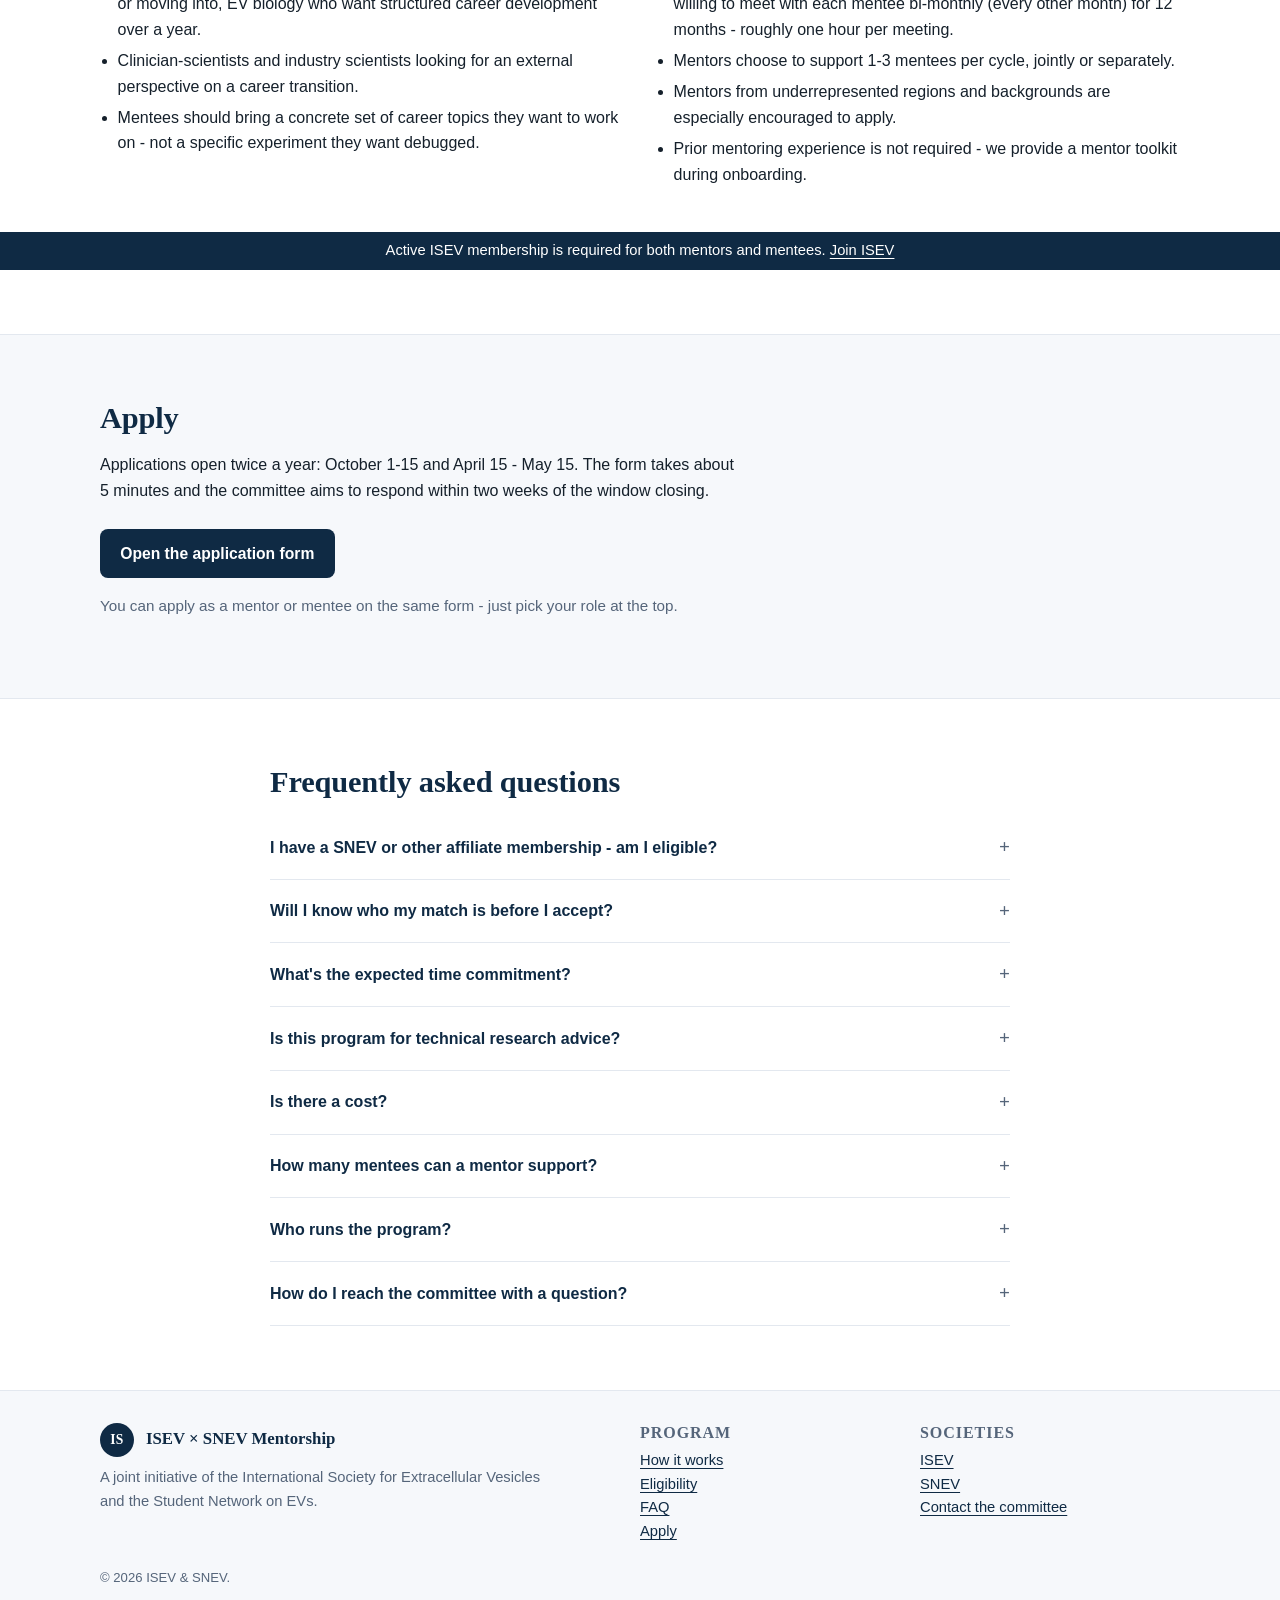
==== commit b084691b: "membership links -> isev.org/membership; FAQ: affiliate memberships not eligible - banner + apply-fo" ====
--- a/index.html
+++ b/index.html
@@ -137,7 +137,7 @@
       </div>
       <div style="background:#0f2a44;color:#fff;text-align:center;padding:0.45rem 1rem;font-size:0.92rem;margin-top:2rem;">
         Active ISEV membership is required for both mentors and mentees.
-        <a href="https://www.isev.org" target="_blank" rel="noopener" style="color:#fff;text-decoration:underline;">Join ISEV</a>
+        <a href="https://www.isev.org/membership" target="_blank" rel="noopener" style="color:#fff;text-decoration:underline;">Join ISEV</a>
       </div>
     </section>
 
@@ -165,6 +165,12 @@
         <h2>Frequently asked questions</h2>
 
         <details class="faq">
+          <summary>I have a SNEV or other affiliate membership - am I eligible?</summary>
+          <div class="faq-body">
+            No - a full ISEV membership (junior or senior) is required.
+          </div>
+        </details>
+        <details class="faq">
           <summary>Will I know who my match is before I accept?</summary>
           <div class="faq-body">
             Not by name. You see their career stage, topics, focus areas, and time zone; names are shared once both sides sign.
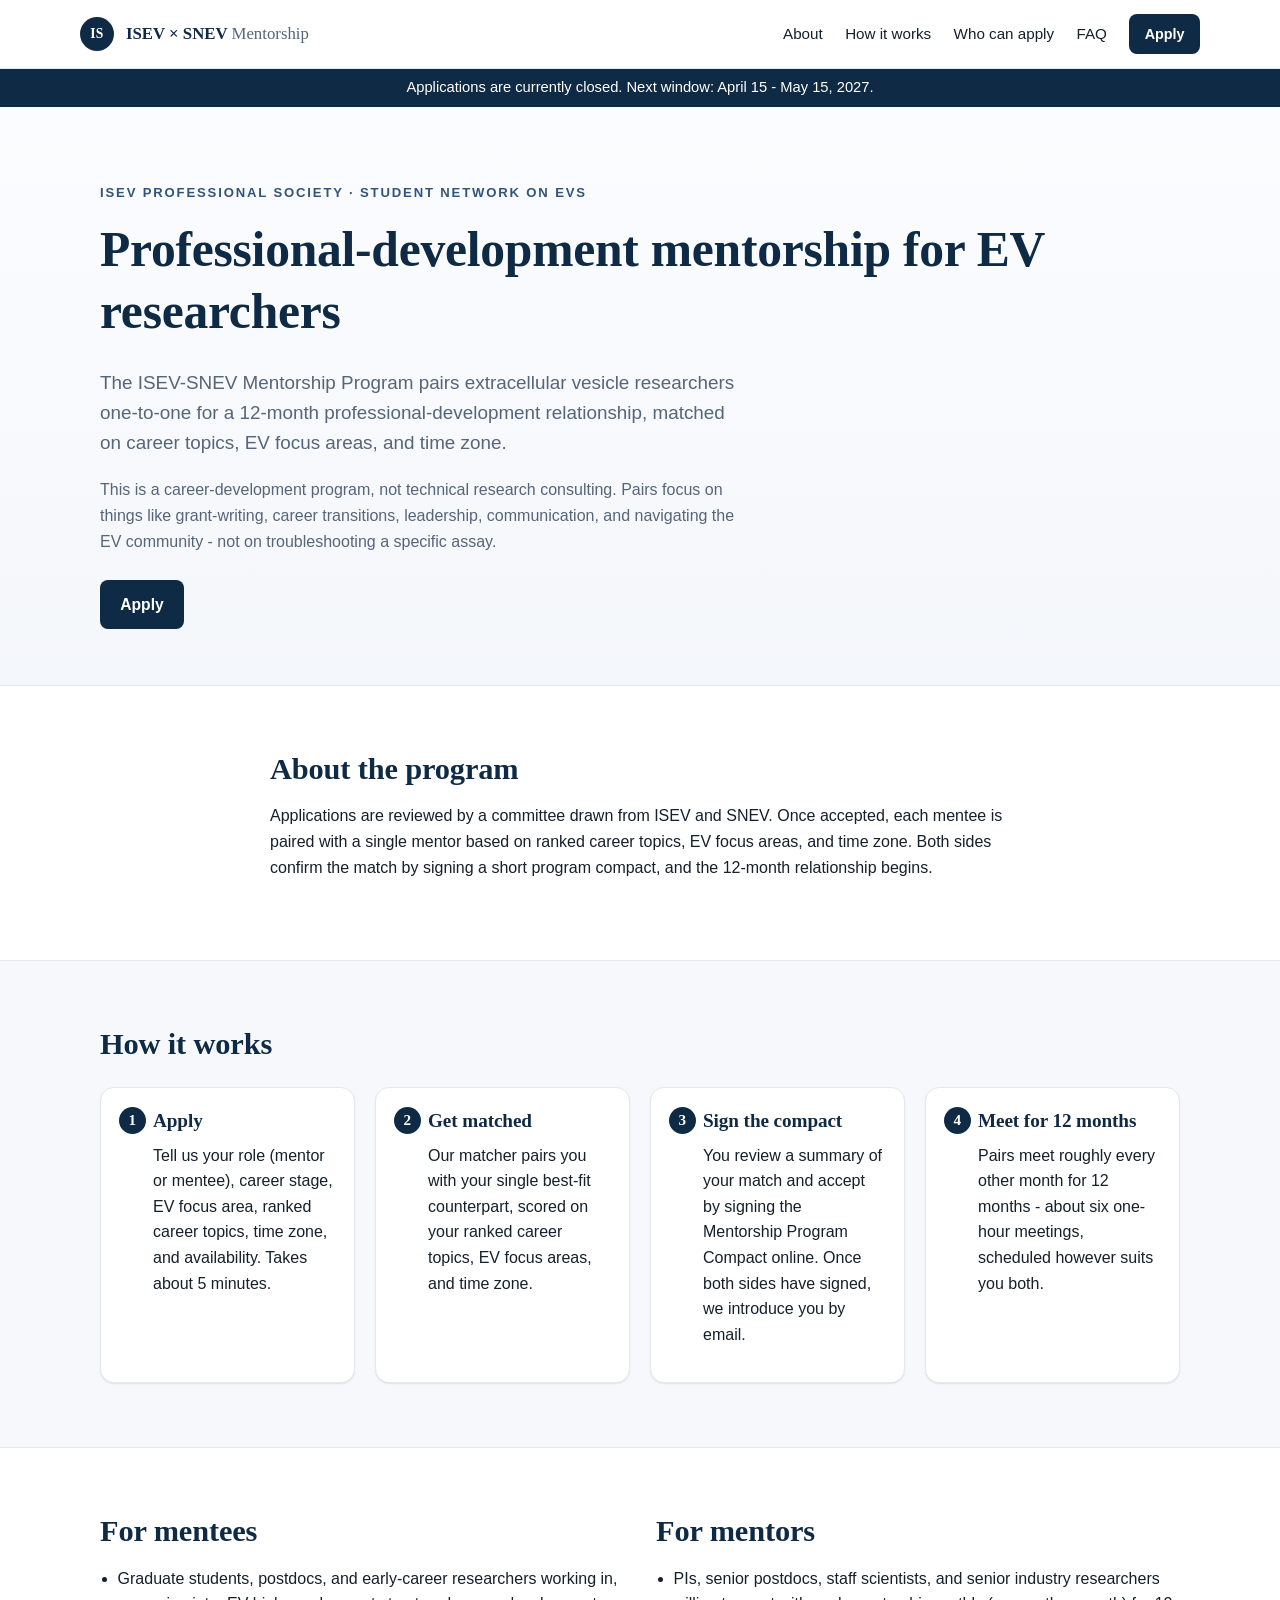
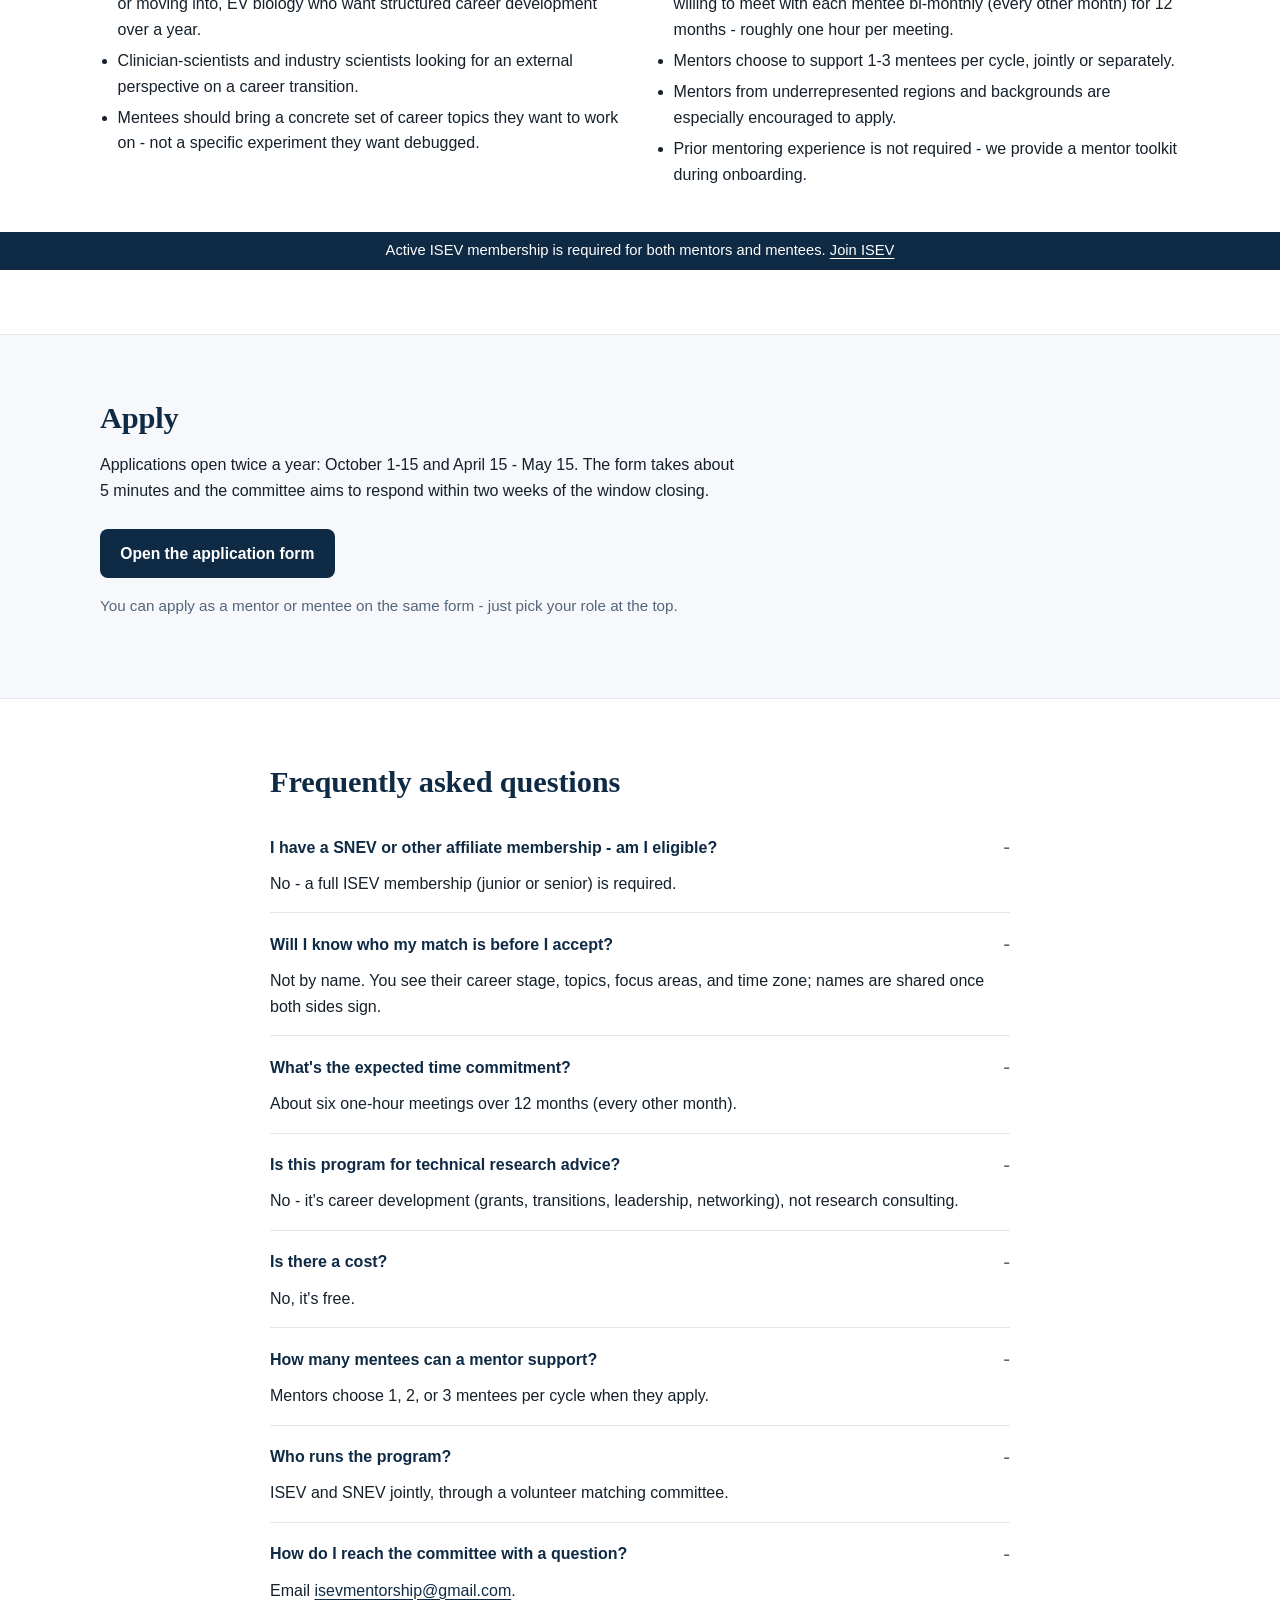
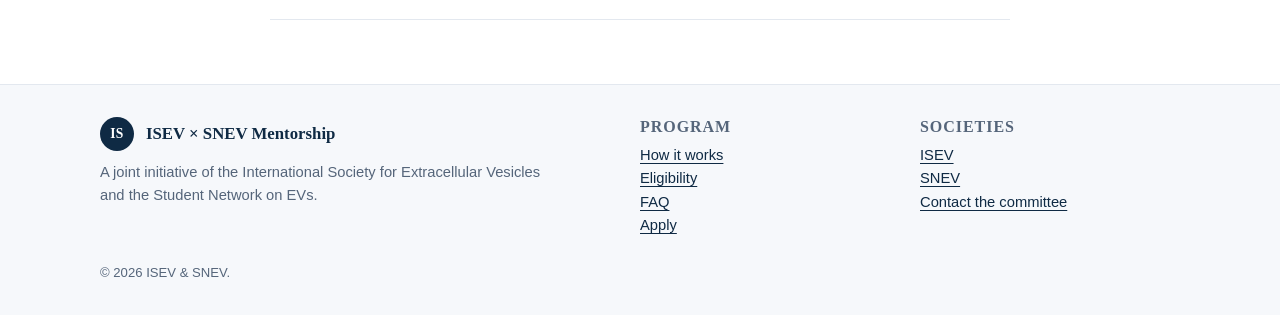
==== commit 5732309d: "instant membership-ineligible flag on select; FAQs expanded by default - picking Neither/SNEV-only i" ====
--- a/index.html
+++ b/index.html
@@ -164,49 +164,49 @@
       <div class="container" style="max-width:780px;">
         <h2>Frequently asked questions</h2>
 
-        <details class="faq">
+        <details class="faq" open>
           <summary>I have a SNEV or other affiliate membership - am I eligible?</summary>
           <div class="faq-body">
             No - a full ISEV membership (junior or senior) is required.
           </div>
         </details>
-        <details class="faq">
+        <details class="faq" open>
           <summary>Will I know who my match is before I accept?</summary>
           <div class="faq-body">
             Not by name. You see their career stage, topics, focus areas, and time zone; names are shared once both sides sign.
           </div>
         </details>
-        <details class="faq">
+        <details class="faq" open>
           <summary>What's the expected time commitment?</summary>
           <div class="faq-body">
             About six one-hour meetings over 12 months (every other month).
           </div>
         </details>
-        <details class="faq">
+        <details class="faq" open>
           <summary>Is this program for technical research advice?</summary>
           <div class="faq-body">
             No - it's career development (grants, transitions, leadership, networking), not research consulting.
           </div>
         </details>
-        <details class="faq">
+        <details class="faq" open>
           <summary>Is there a cost?</summary>
           <div class="faq-body">
             No, it's free.
           </div>
         </details>
-        <details class="faq">
+        <details class="faq" open>
           <summary>How many mentees can a mentor support?</summary>
           <div class="faq-body">
             Mentors choose 1, 2, or 3 mentees per cycle when they apply.
           </div>
         </details>
-        <details class="faq">
+        <details class="faq" open>
           <summary>Who runs the program?</summary>
           <div class="faq-body">
             ISEV and SNEV jointly, through a volunteer matching committee.
           </div>
         </details>
-        <details class="faq">
+        <details class="faq" open>
           <summary>How do I reach the committee with a question?</summary>
           <div class="faq-body">
             Email <a href="mailto:isevmentorship@gmail.com">isevmentorship@gmail.com</a>.
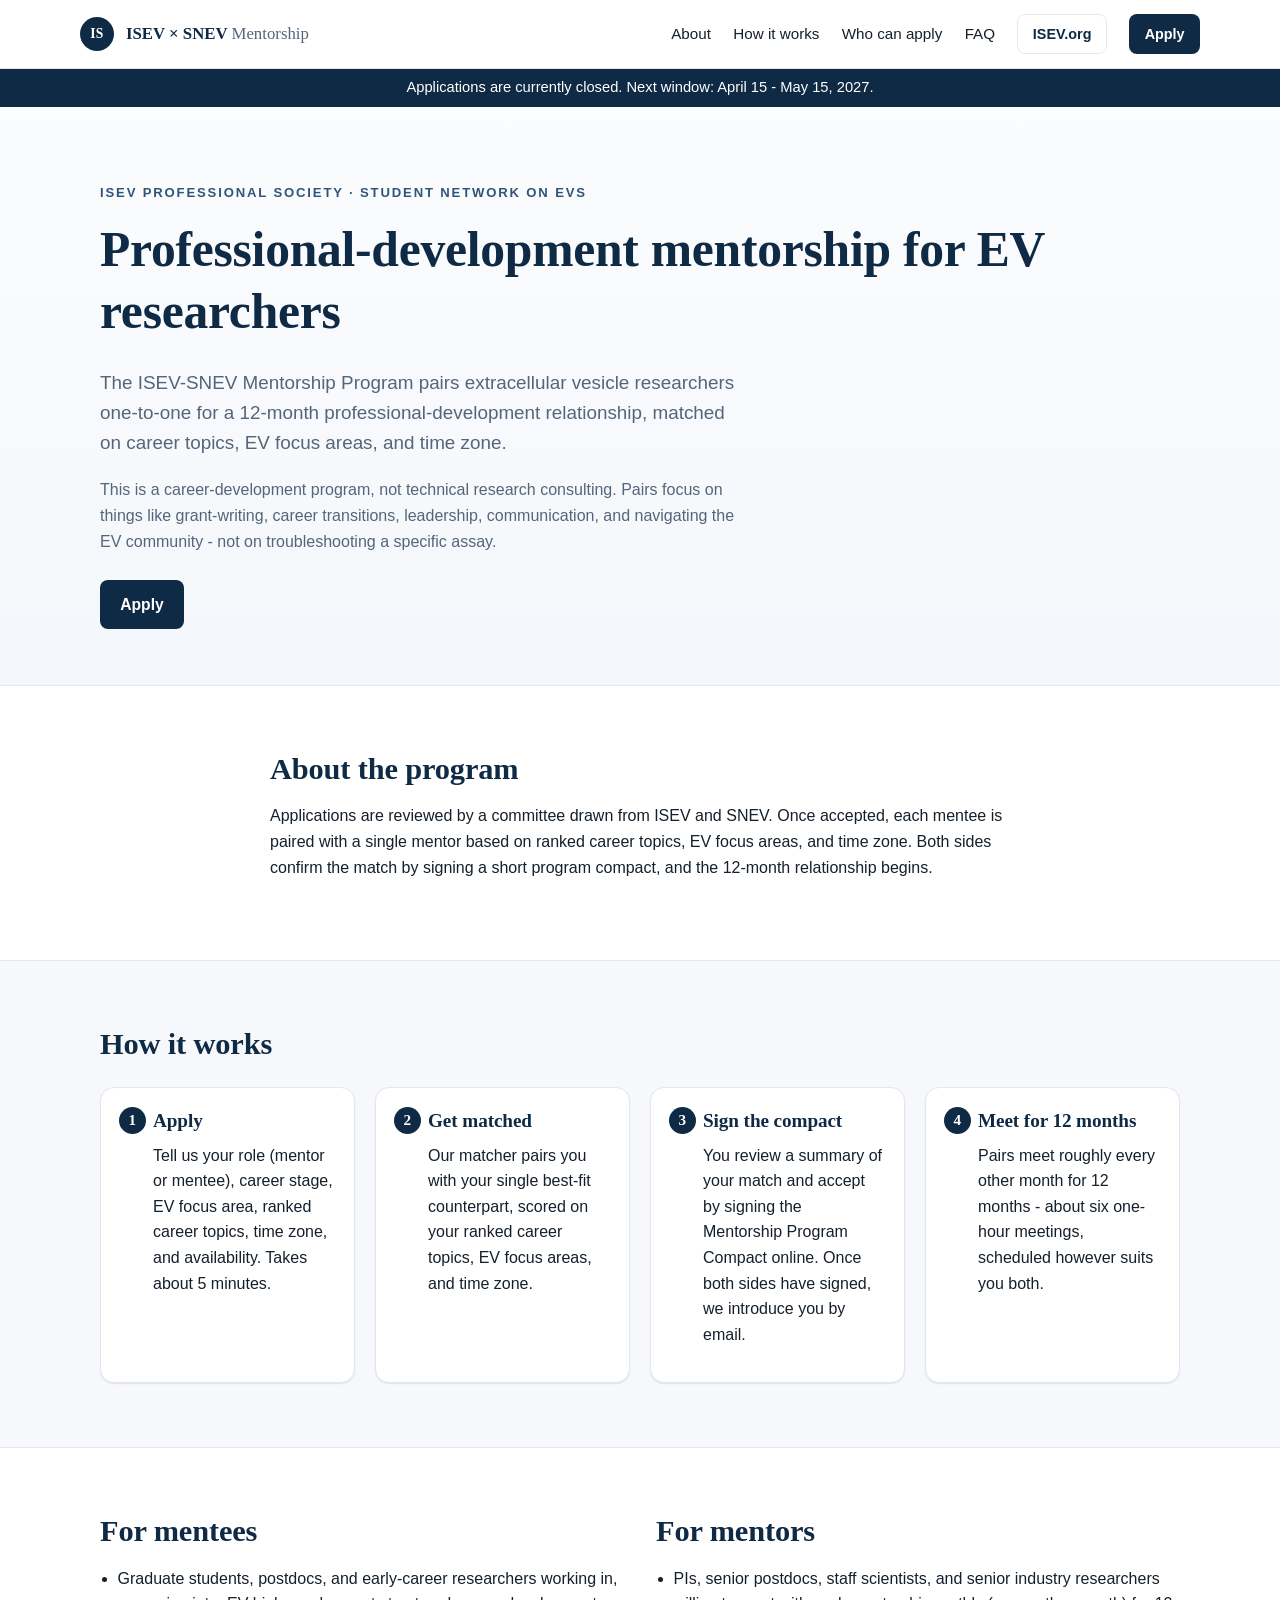
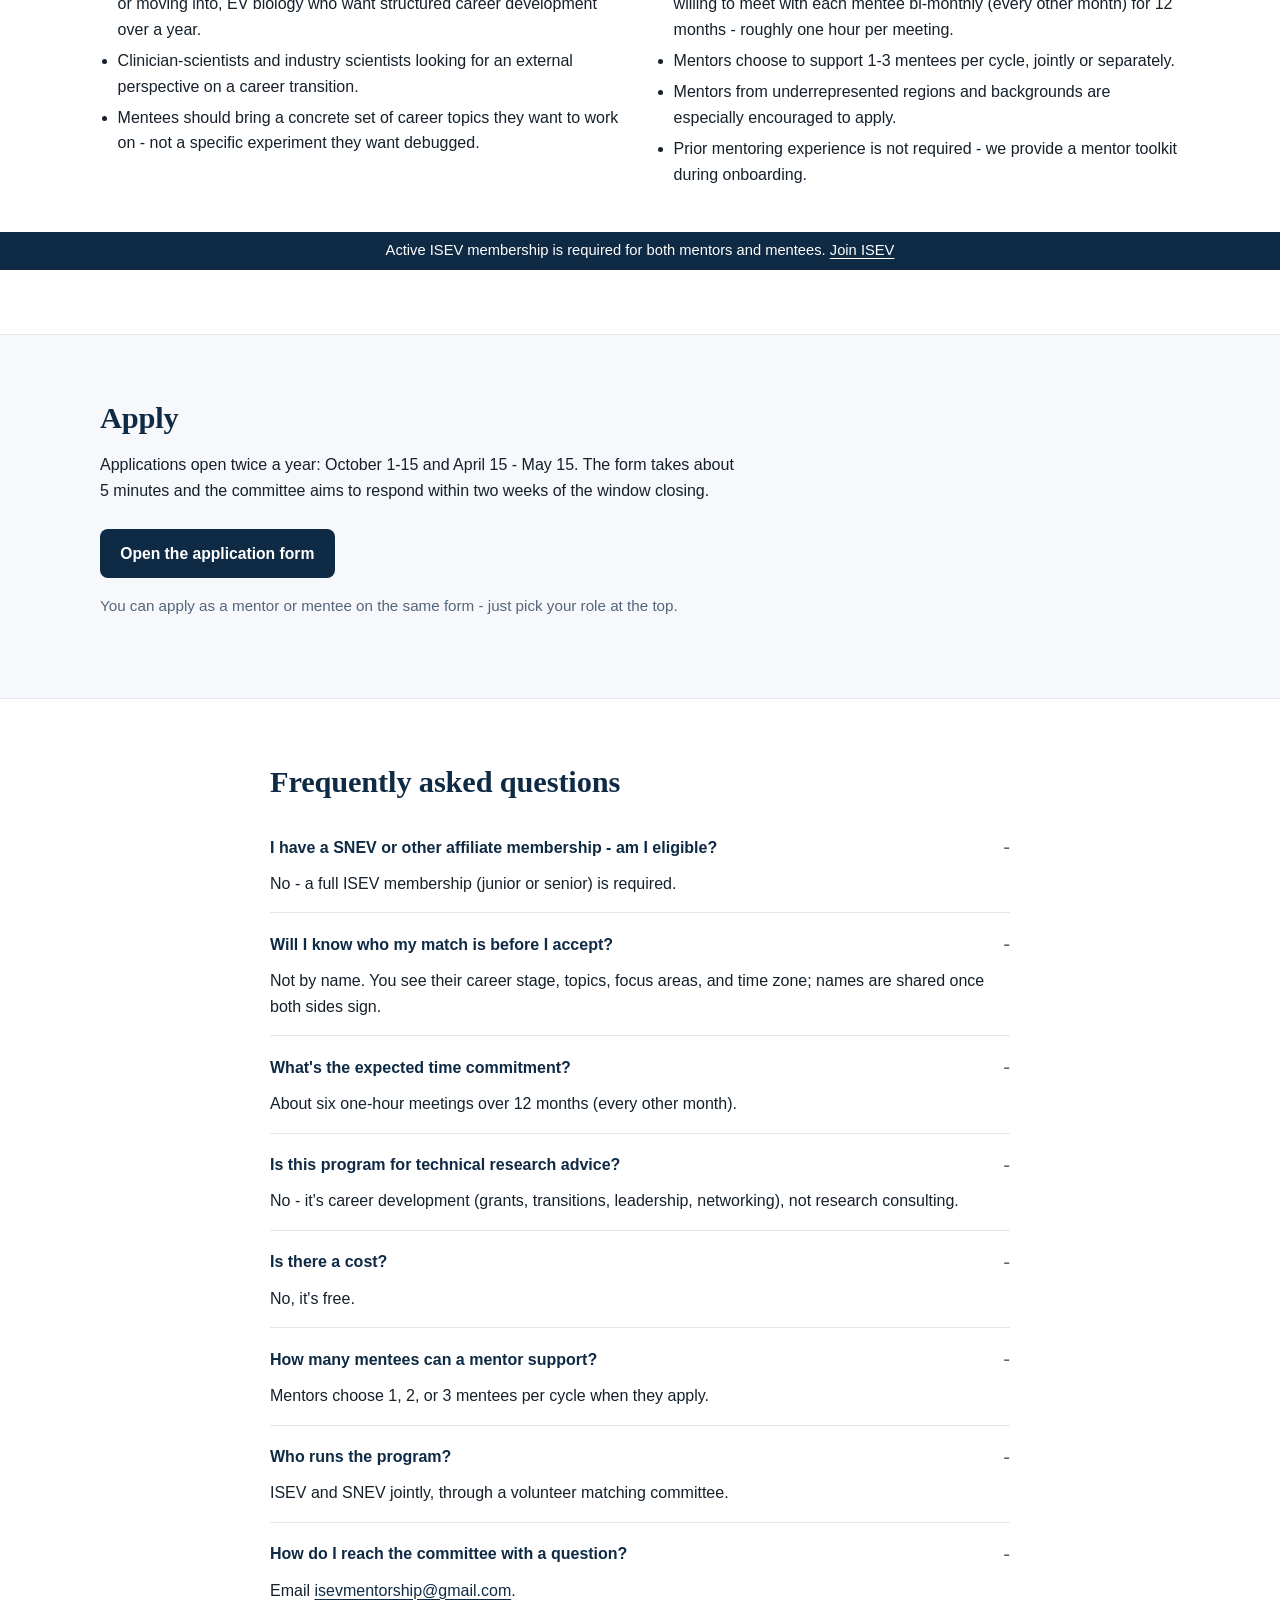
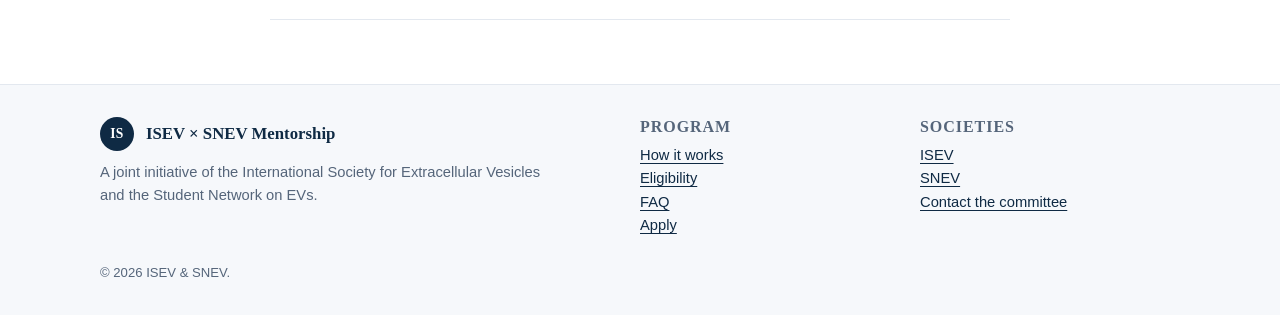
==== commit dfca41aa: "ISEV.org button in the header nav (index + apply)" ====
--- a/index.html
+++ b/index.html
@@ -21,6 +21,7 @@
         <a href="#how">How it works</a>
         <a href="#eligibility">Who can apply</a>
         <a href="#faq">FAQ</a>
+        <a href="https://www.isev.org" target="_blank" rel="noopener" class="btn btn-ghost">ISEV.org</a>
         <a href="apply.html" class="btn btn-primary">Apply</a>
       </nav>
     </div>
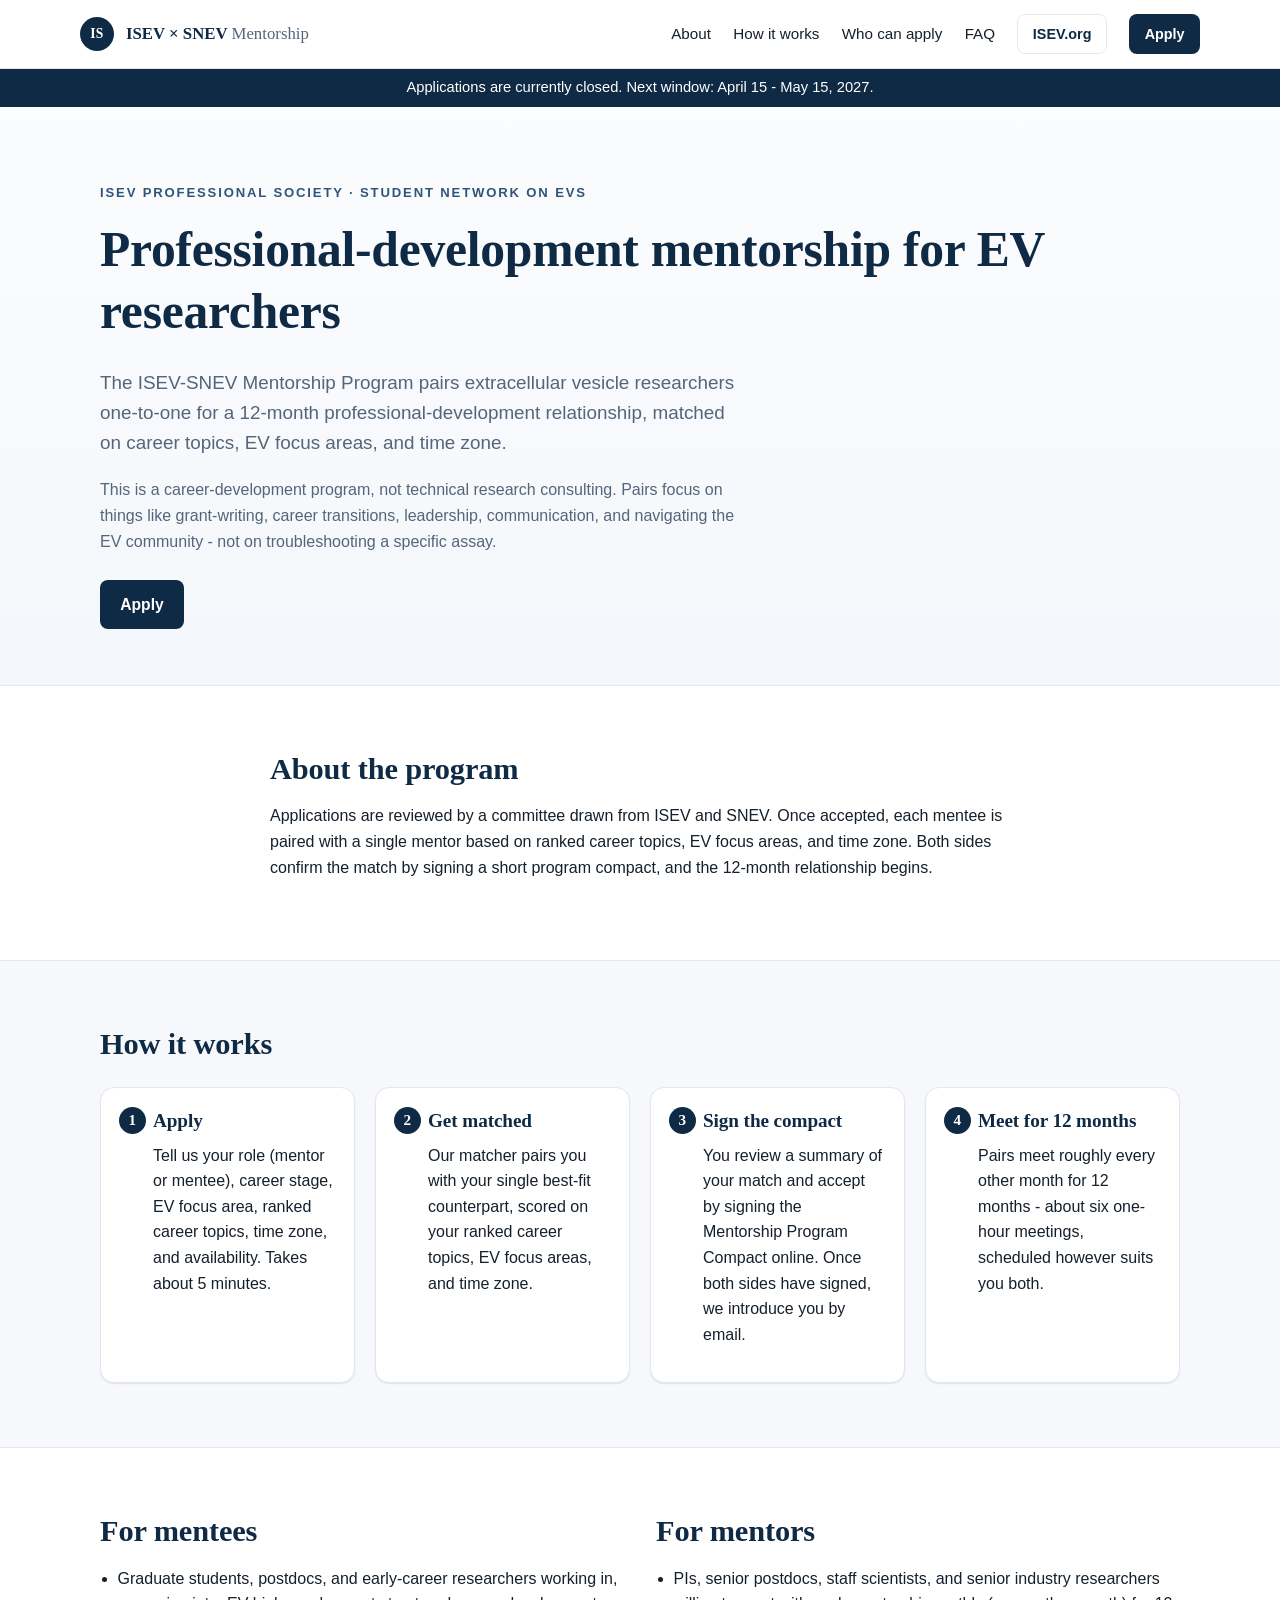
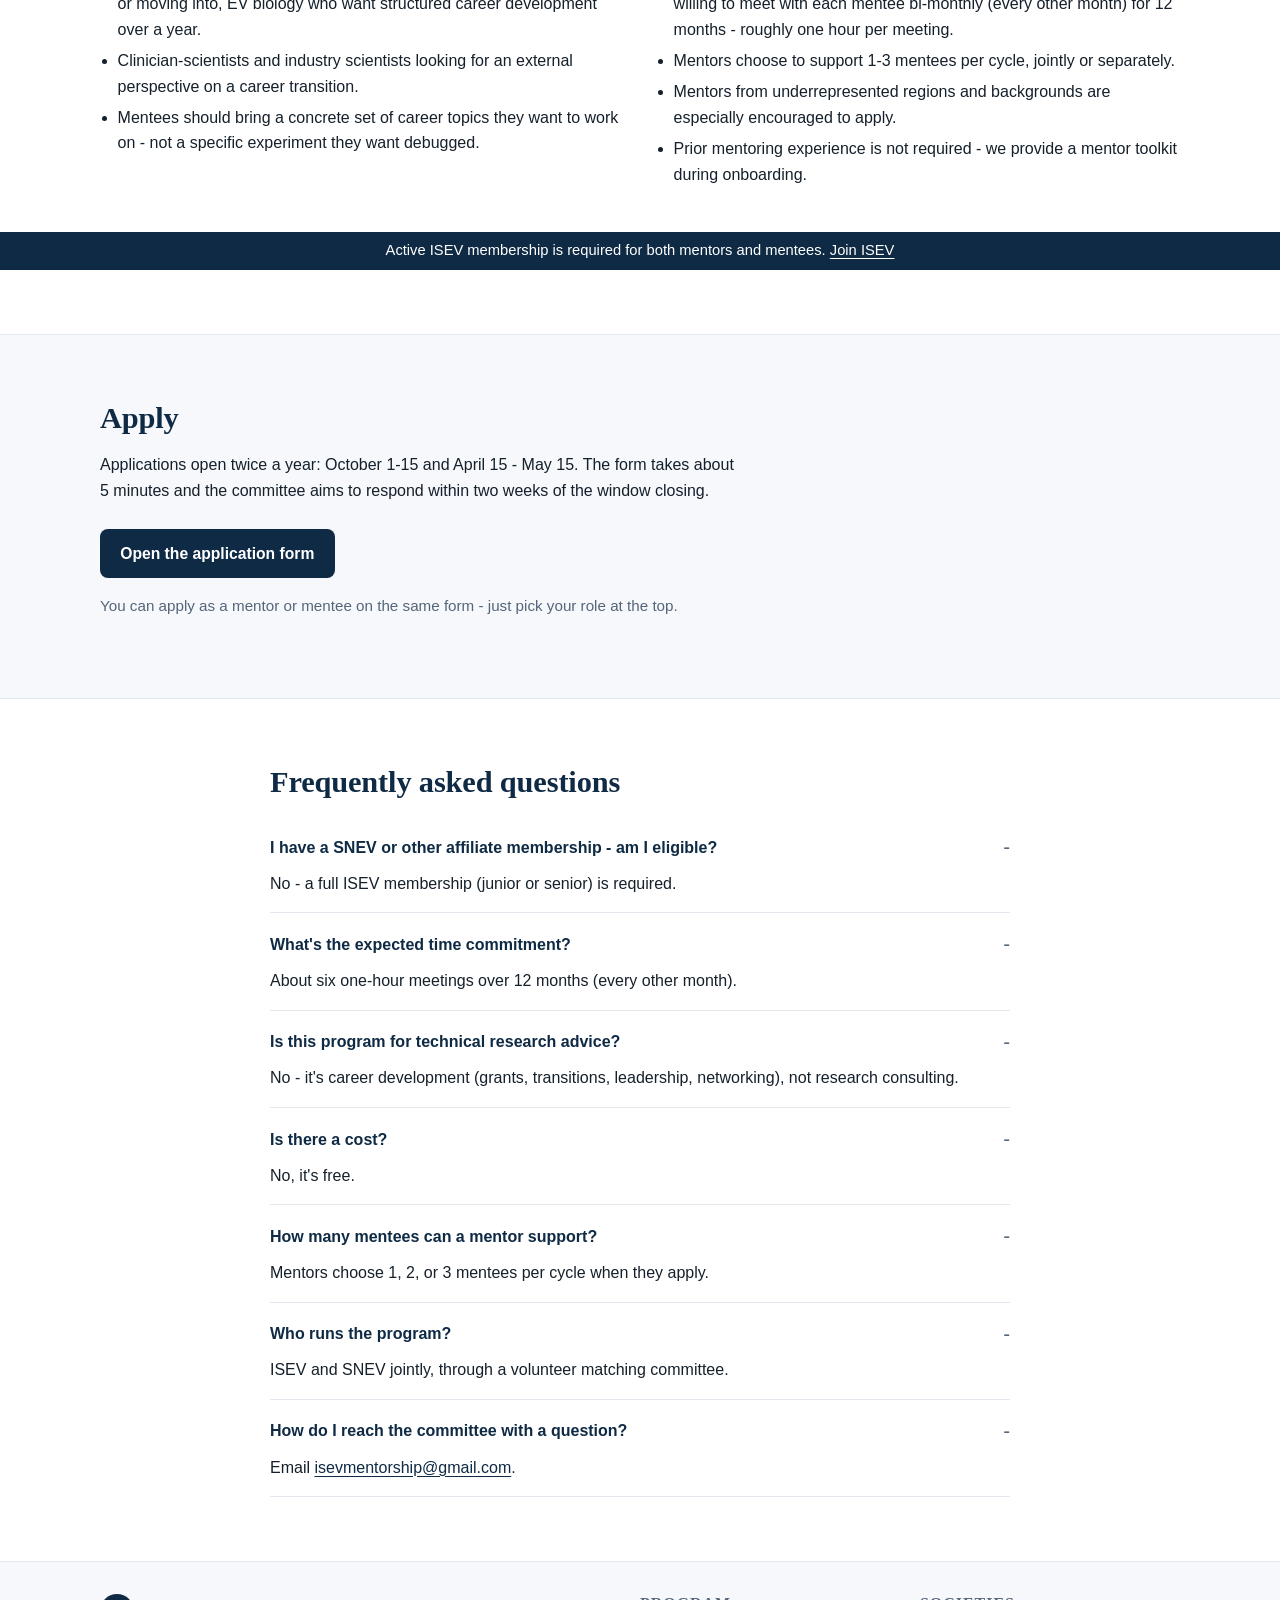
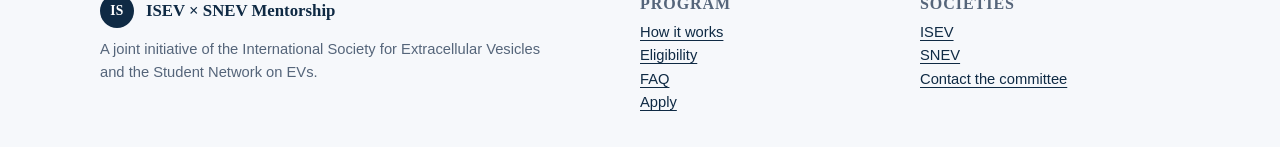
==== commit 4b54dff9: "committee feedback round 2: repeat flags, no blinding, consistency fixes - doPost auto-flags repeat " ====
--- a/index.html
+++ b/index.html
@@ -172,12 +172,6 @@
           </div>
         </details>
         <details class="faq" open>
-          <summary>Will I know who my match is before I accept?</summary>
-          <div class="faq-body">
-            Not by name. You see their career stage, topics, focus areas, and time zone; names are shared once both sides sign.
-          </div>
-        </details>
-        <details class="faq" open>
           <summary>What's the expected time commitment?</summary>
           <div class="faq-body">
             About six one-hour meetings over 12 months (every other month).
@@ -241,17 +235,10 @@
       <div>
         <h4 style="margin-bottom:0.4rem;">Societies</h4>
         <p style="margin:0;"><a href="https://www.isev.org" target="_blank" rel="noopener">ISEV</a></p>
-        <p style="margin:0;"><a href="#" target="_blank" rel="noopener">SNEV</a></p>
+        <p style="margin:0;"><a href="https://www.isev.org/snev" target="_blank" rel="noopener">SNEV</a></p>
         <p style="margin:0;"><a href="mailto:isevmentorship@gmail.com">Contact the committee</a></p>
       </div>
-    </div>
-    <div class="container" style="margin-top:1.5rem;font-size:0.82rem;">
-      &copy; <span id="year"></span> ISEV &amp; SNEV.
     </div>
   </footer>
-
-  <script>
-    document.getElementById('year').textContent = new Date().getFullYear();
-  </script>
 </body>
 </html>
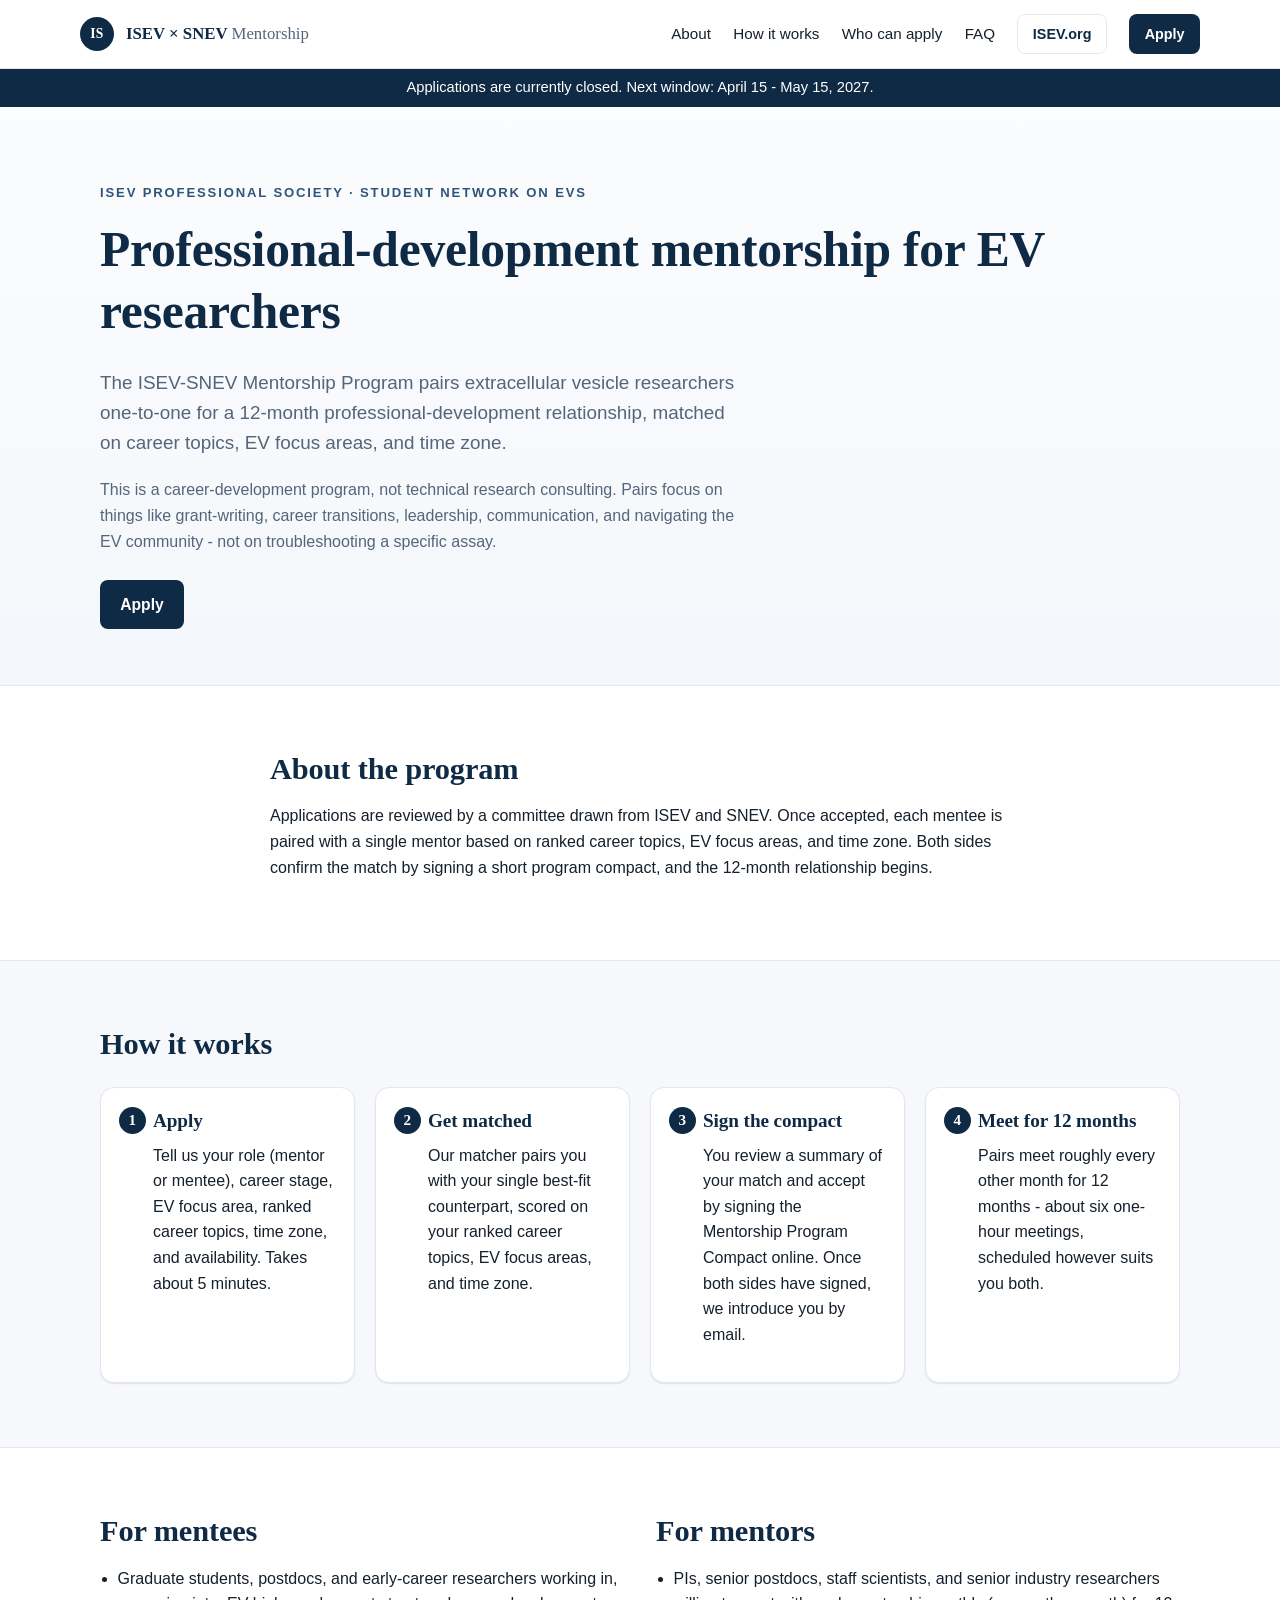
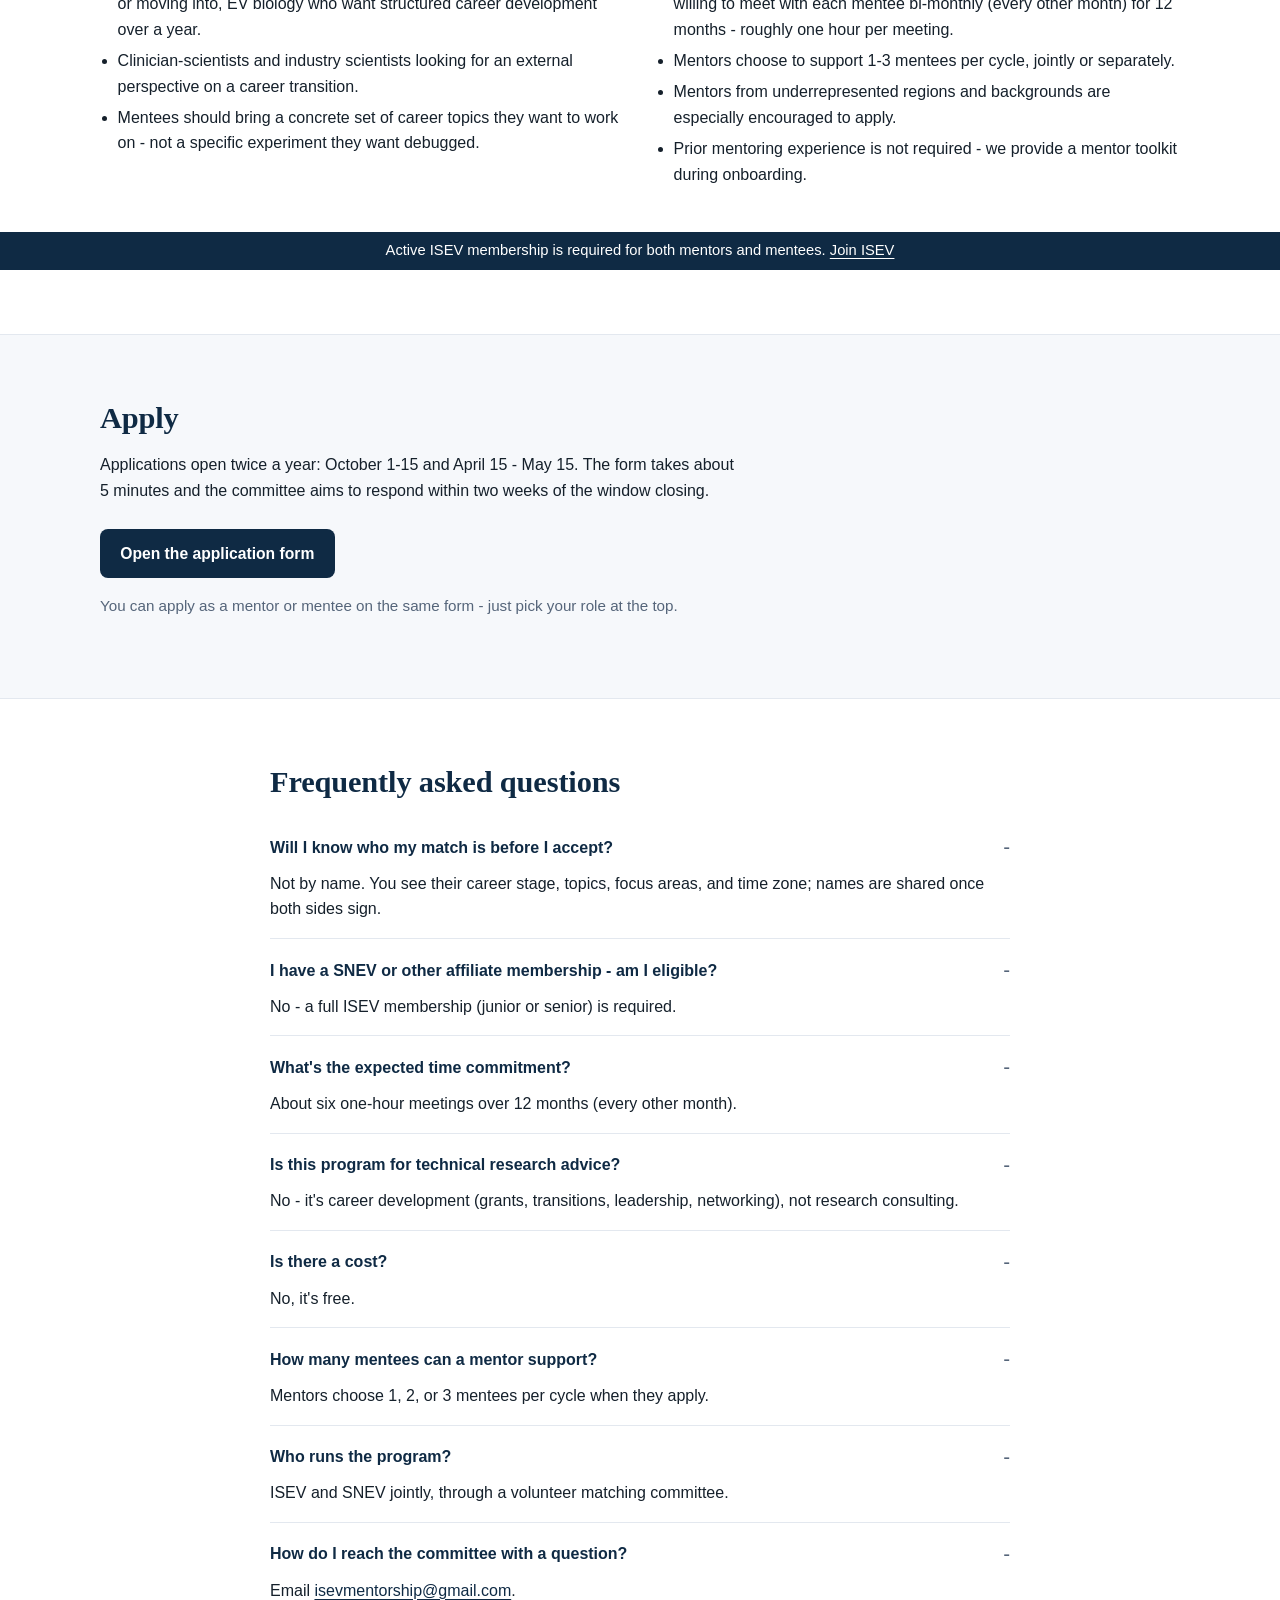
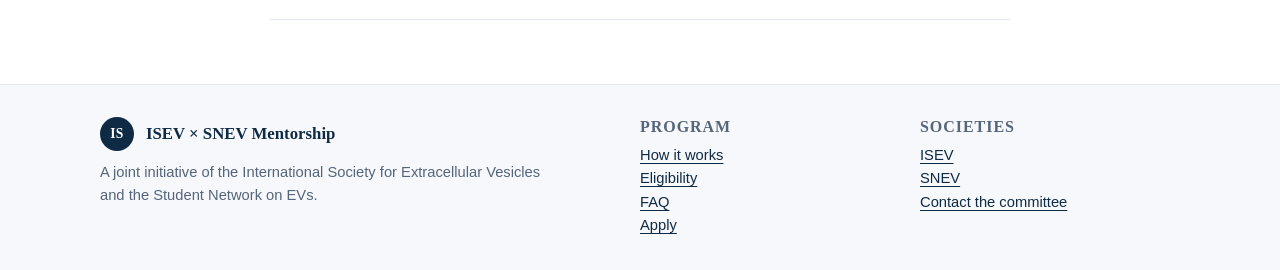
==== commit 78dbc029: "restore blinding before acceptance (reverting part of round 2) - compact page match summary is blind" ====
--- a/index.html
+++ b/index.html
@@ -166,6 +166,12 @@
         <h2>Frequently asked questions</h2>
 
         <details class="faq" open>
+          <summary>Will I know who my match is before I accept?</summary>
+          <div class="faq-body">
+            Not by name. You see their career stage, topics, focus areas, and time zone; names are shared once both sides sign.
+          </div>
+        </details>
+        <details class="faq" open>
           <summary>I have a SNEV or other affiliate membership - am I eligible?</summary>
           <div class="faq-body">
             No - a full ISEV membership (junior or senior) is required.
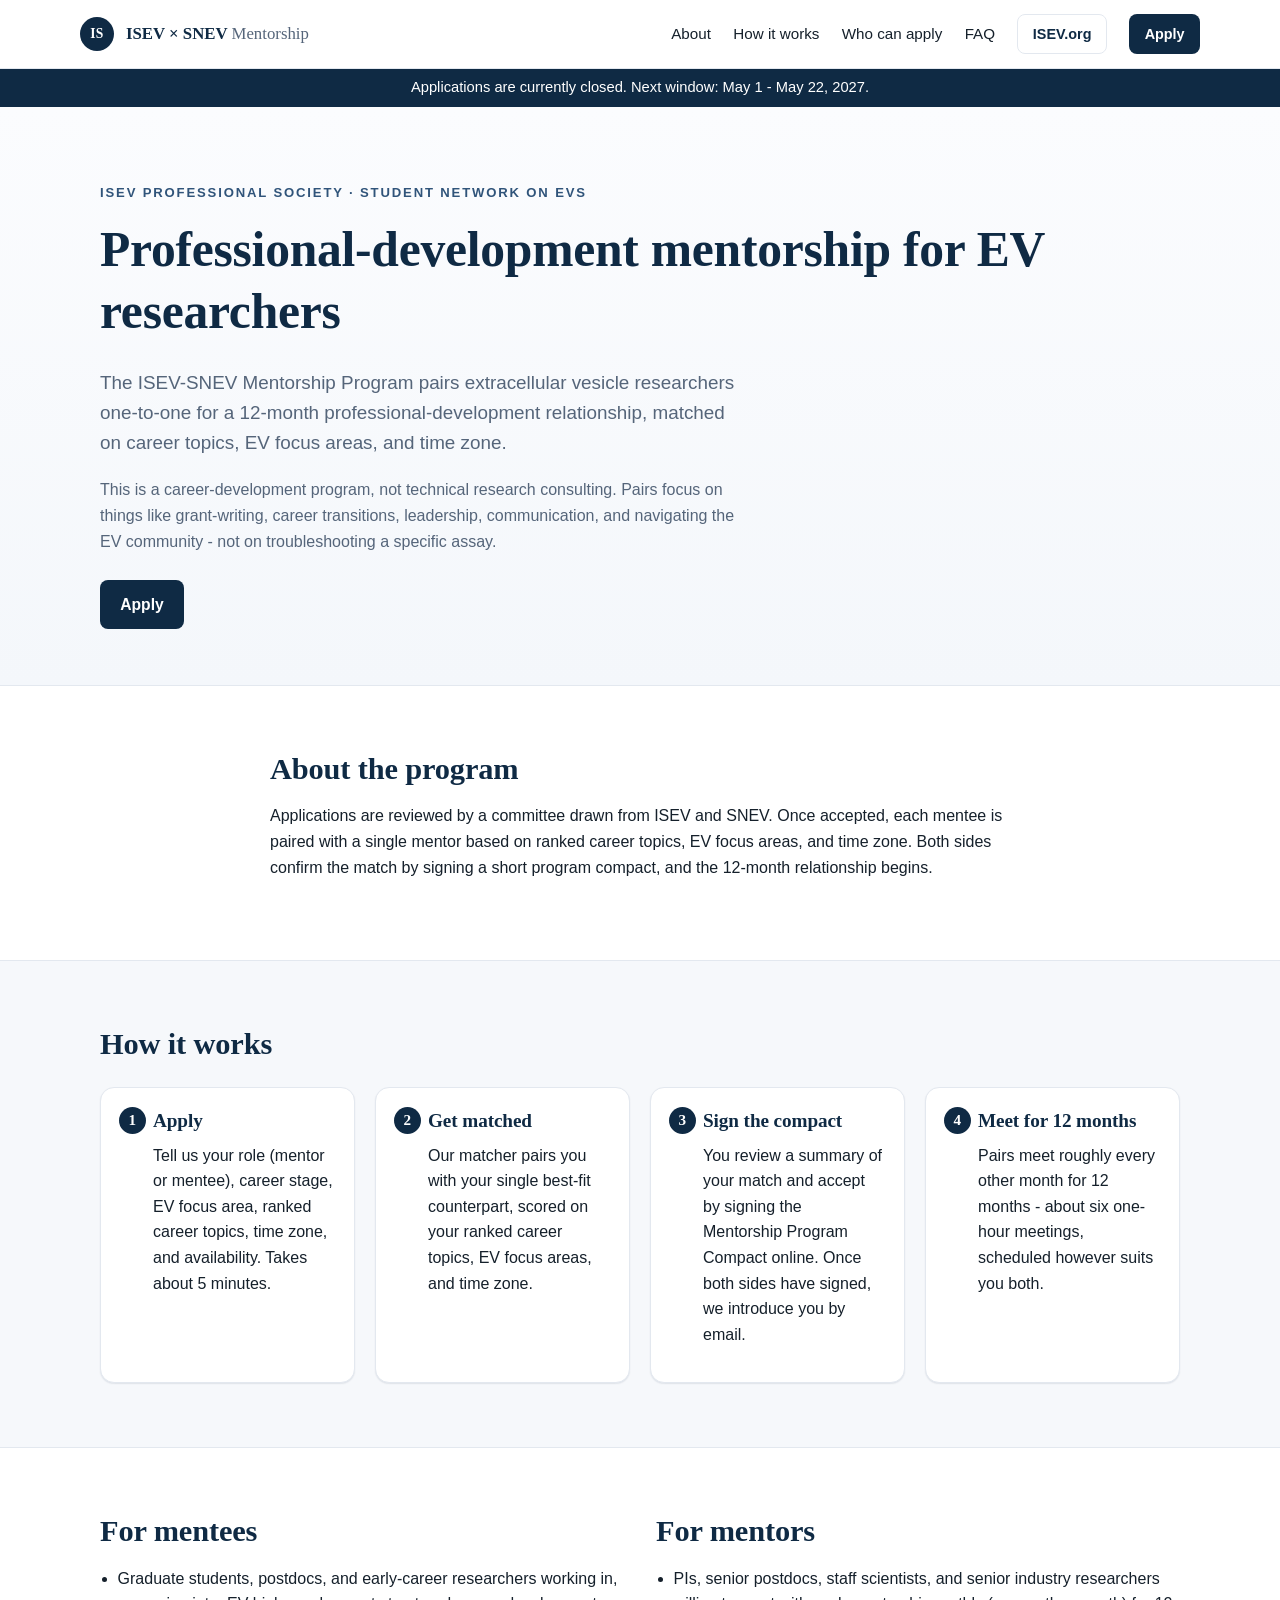
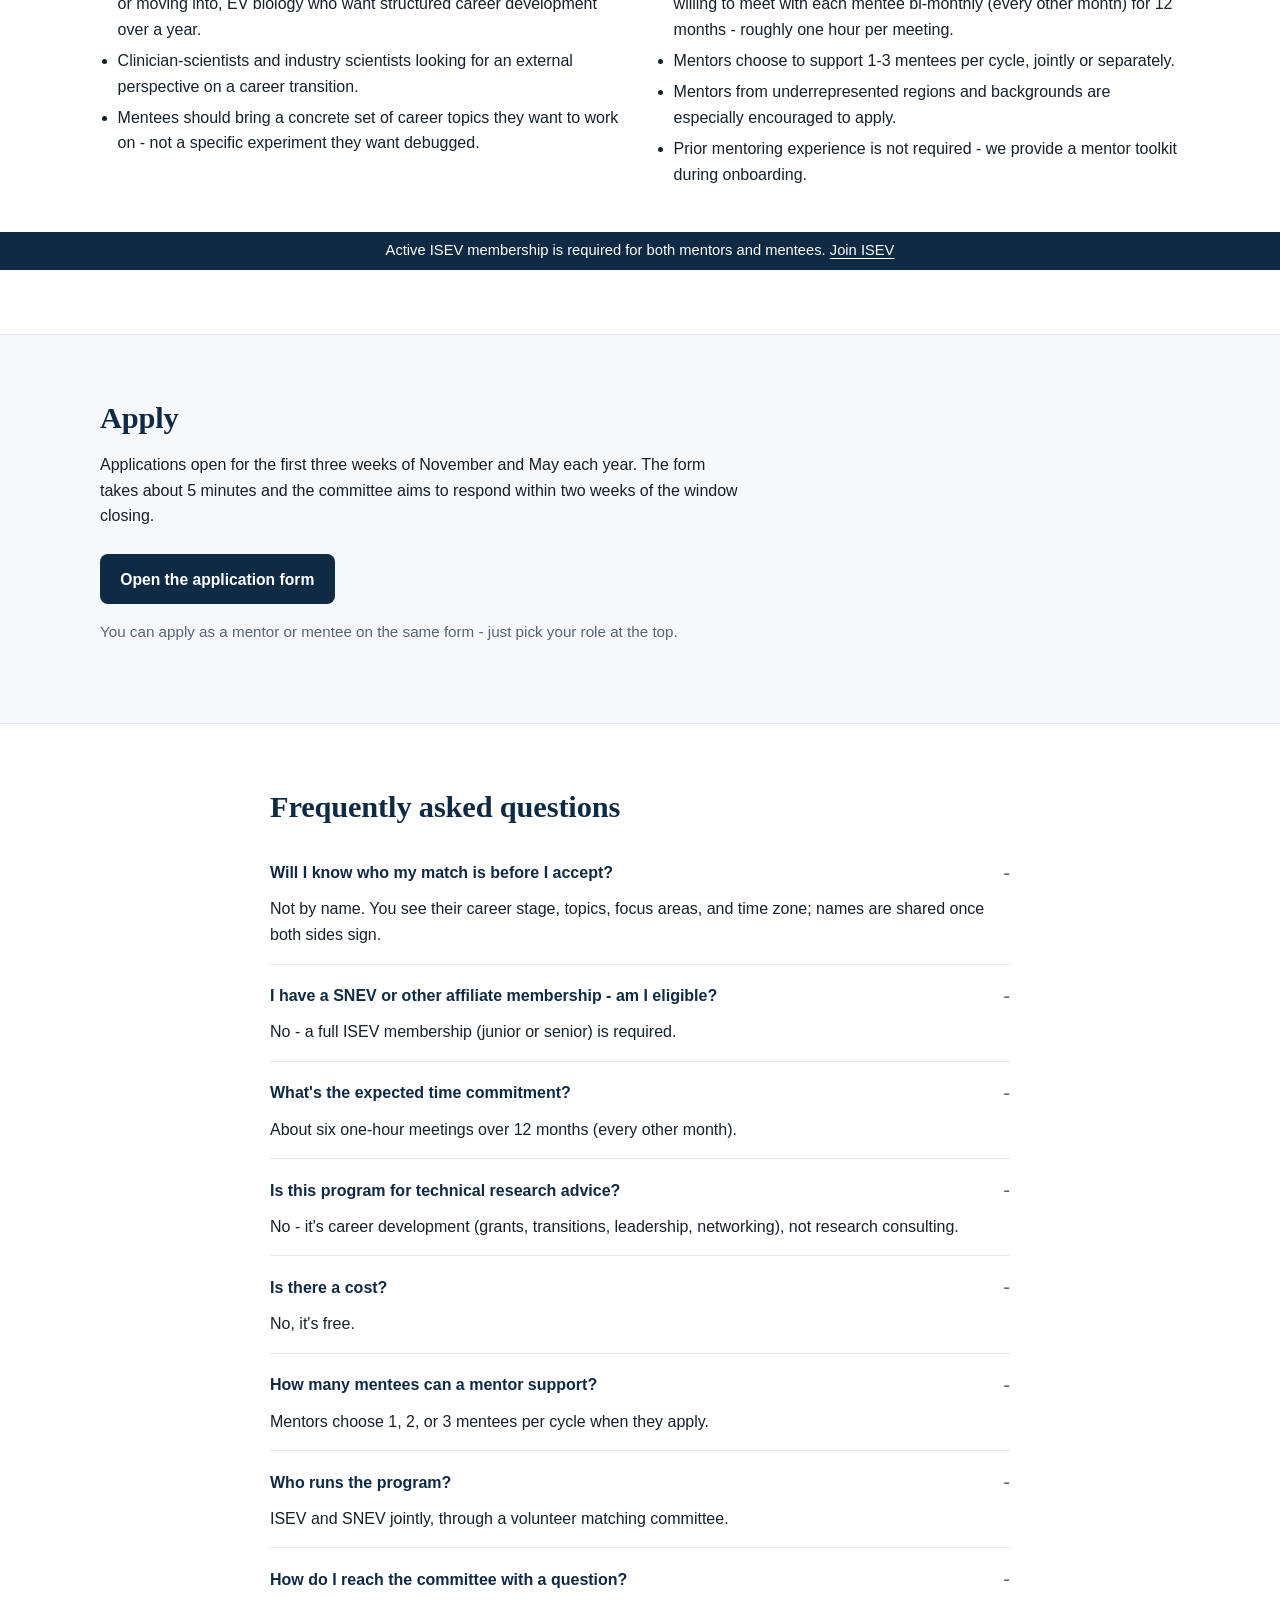
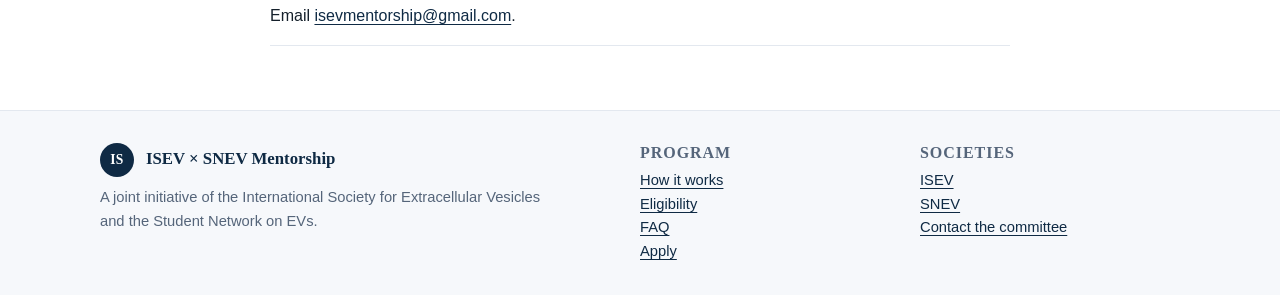
==== commit 2b774dce: "application windows: first three weeks of November and May (Nov 1-22, May 1-22) Co-Authored-By: Clau" ====
--- a/index.html
+++ b/index.html
@@ -32,17 +32,17 @@
     (function () {
       var now = new Date(), y = now.getFullYear();
       function fmt(d) { return d.toLocaleDateString(undefined, { month: 'long', day: 'numeric' }); }
-      // Application windows: April 15 - May 15 and October 1 - 15, yearly.
+      // Application windows: first three weeks of May and November, yearly.
       var windows = [
-        { start: new Date(y, 3, 15), end: new Date(y, 4, 15, 23, 59, 59) },
-        { start: new Date(y, 9, 1), end: new Date(y, 9, 15, 23, 59, 59) }
+        { start: new Date(y, 4, 1), end: new Date(y, 4, 22, 23, 59, 59) },
+        { start: new Date(y, 10, 1), end: new Date(y, 10, 22, 23, 59, 59) }
       ];
       var open = null, next = null;
       for (var i = 0; i < windows.length; i++) {
         if (now >= windows[i].start && now <= windows[i].end) { open = windows[i]; break; }
         if (now < windows[i].start && !next) next = windows[i];
       }
-      if (!open && !next) next = { start: new Date(y + 1, 3, 15), end: new Date(y + 1, 4, 15) };
+      if (!open && !next) next = { start: new Date(y + 1, 4, 1), end: new Date(y + 1, 4, 22) };
       var el = document.getElementById('cycleBanner');
       el.hidden = false;
       el.textContent = open
@@ -147,9 +147,9 @@
       <div class="container">
         <h2>Apply</h2>
         <p style="max-width:640px;">
-          Applications open twice a year: October 1-15 and April 15 - May 15.
-          The form takes about 5 minutes and the committee aims to respond
-          within two weeks of the window closing.
+          Applications open for the first three weeks of November and May
+          each year. The form takes about 5 minutes and the committee aims to
+          respond within two weeks of the window closing.
         </p>
         <div class="hero-cta">
           <a href="apply.html" class="btn btn-primary">Open the application form</a>
